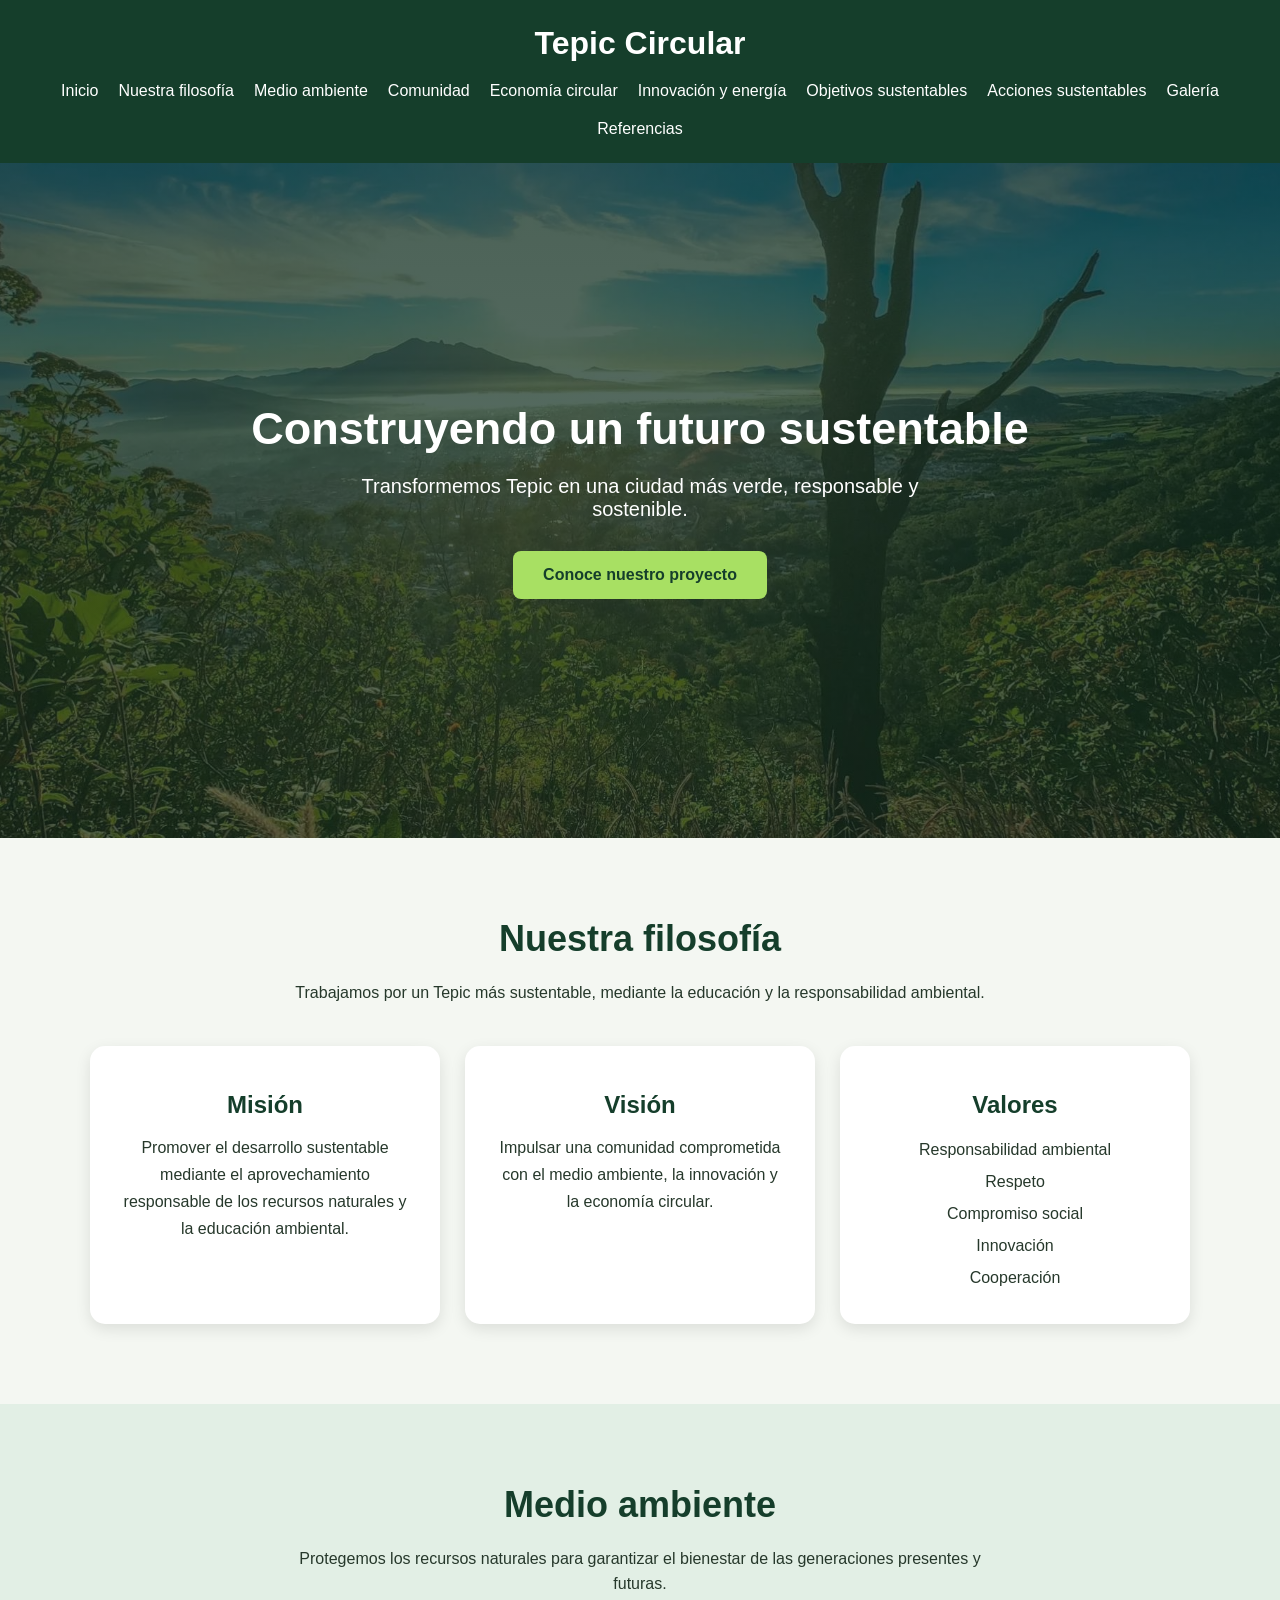
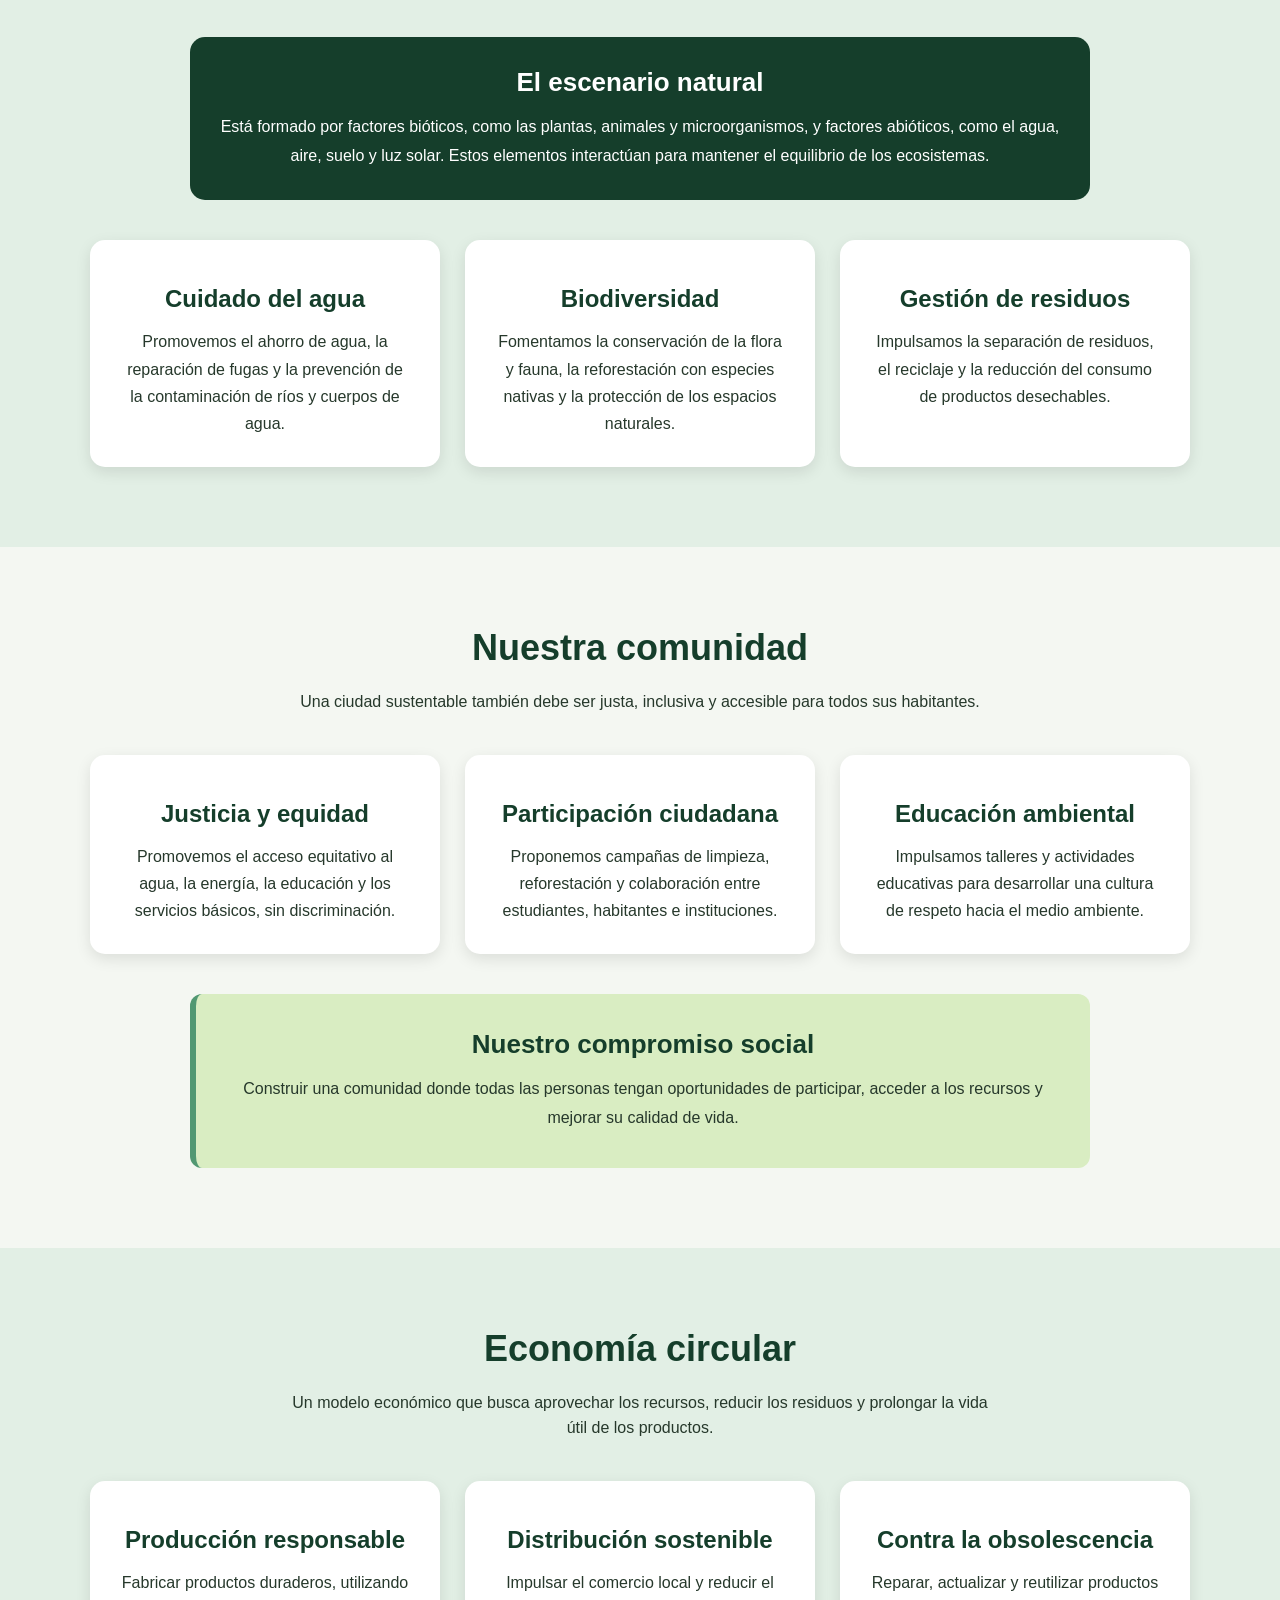
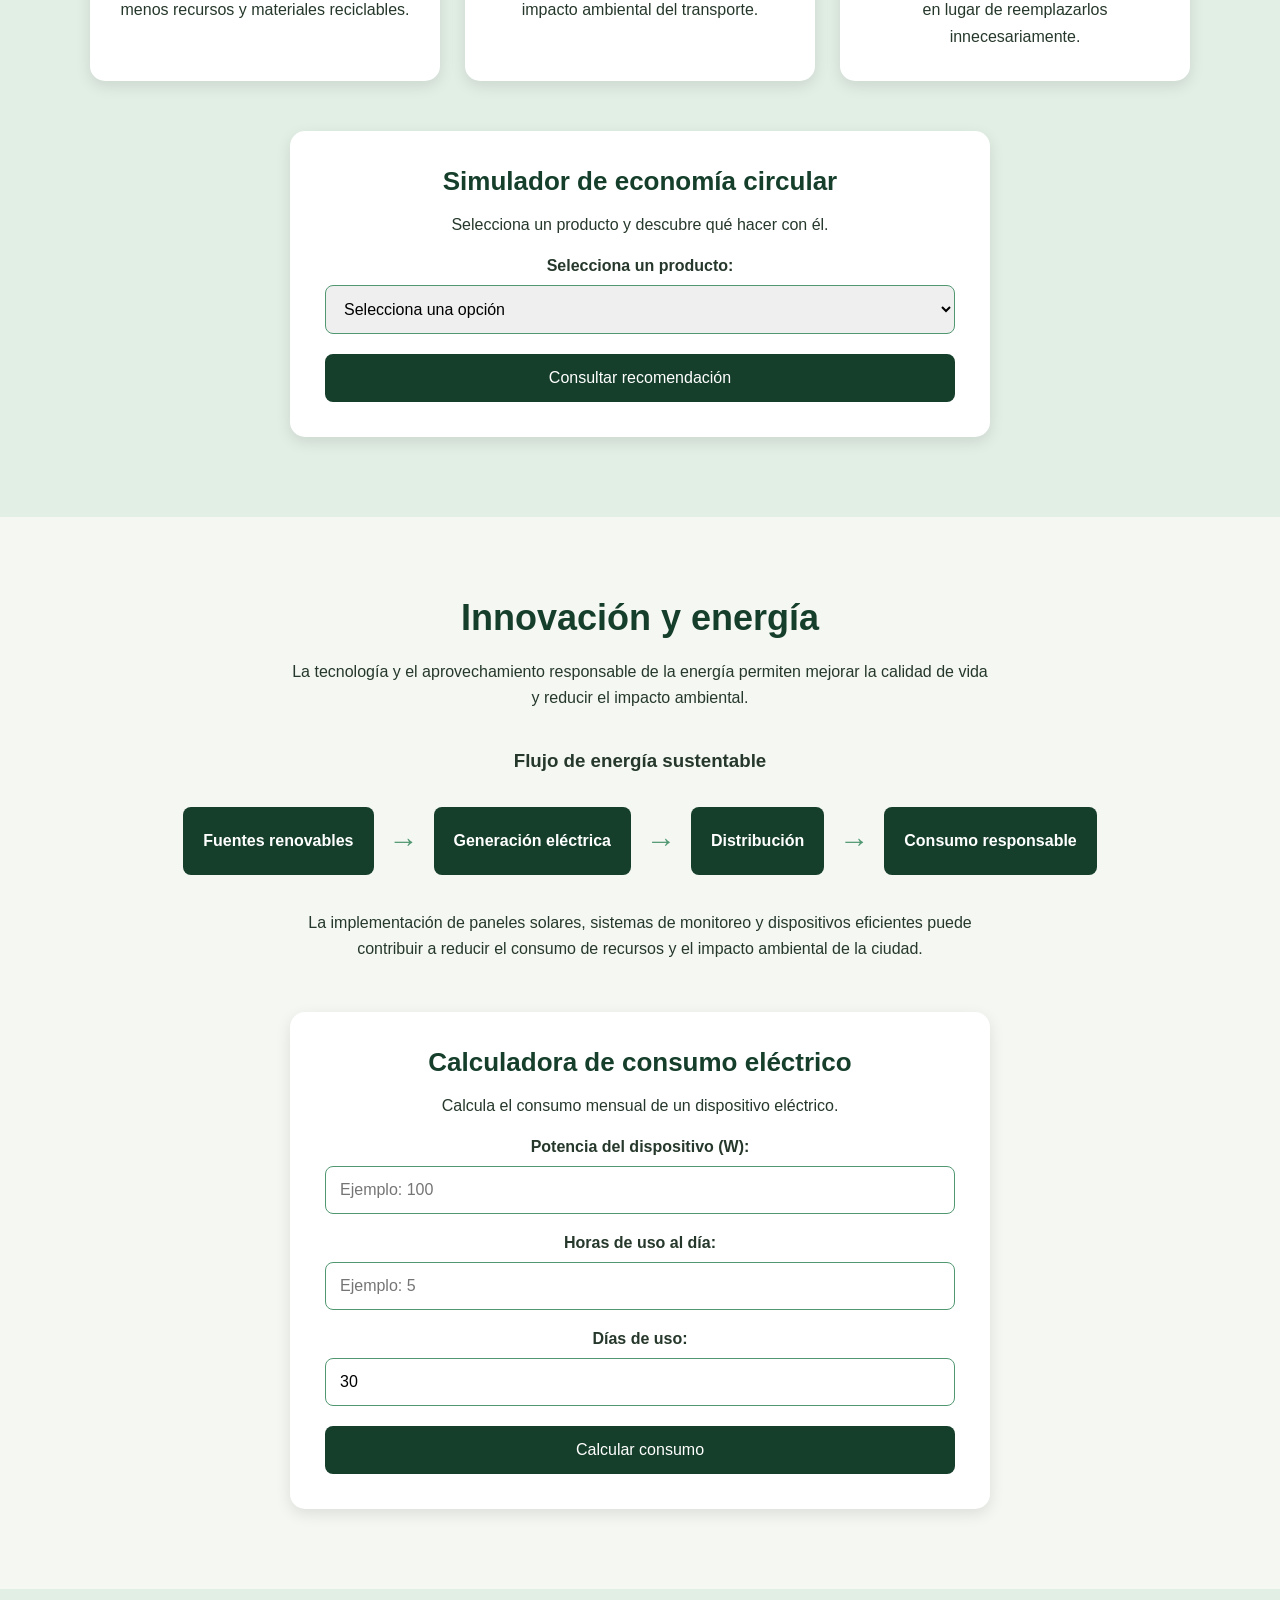
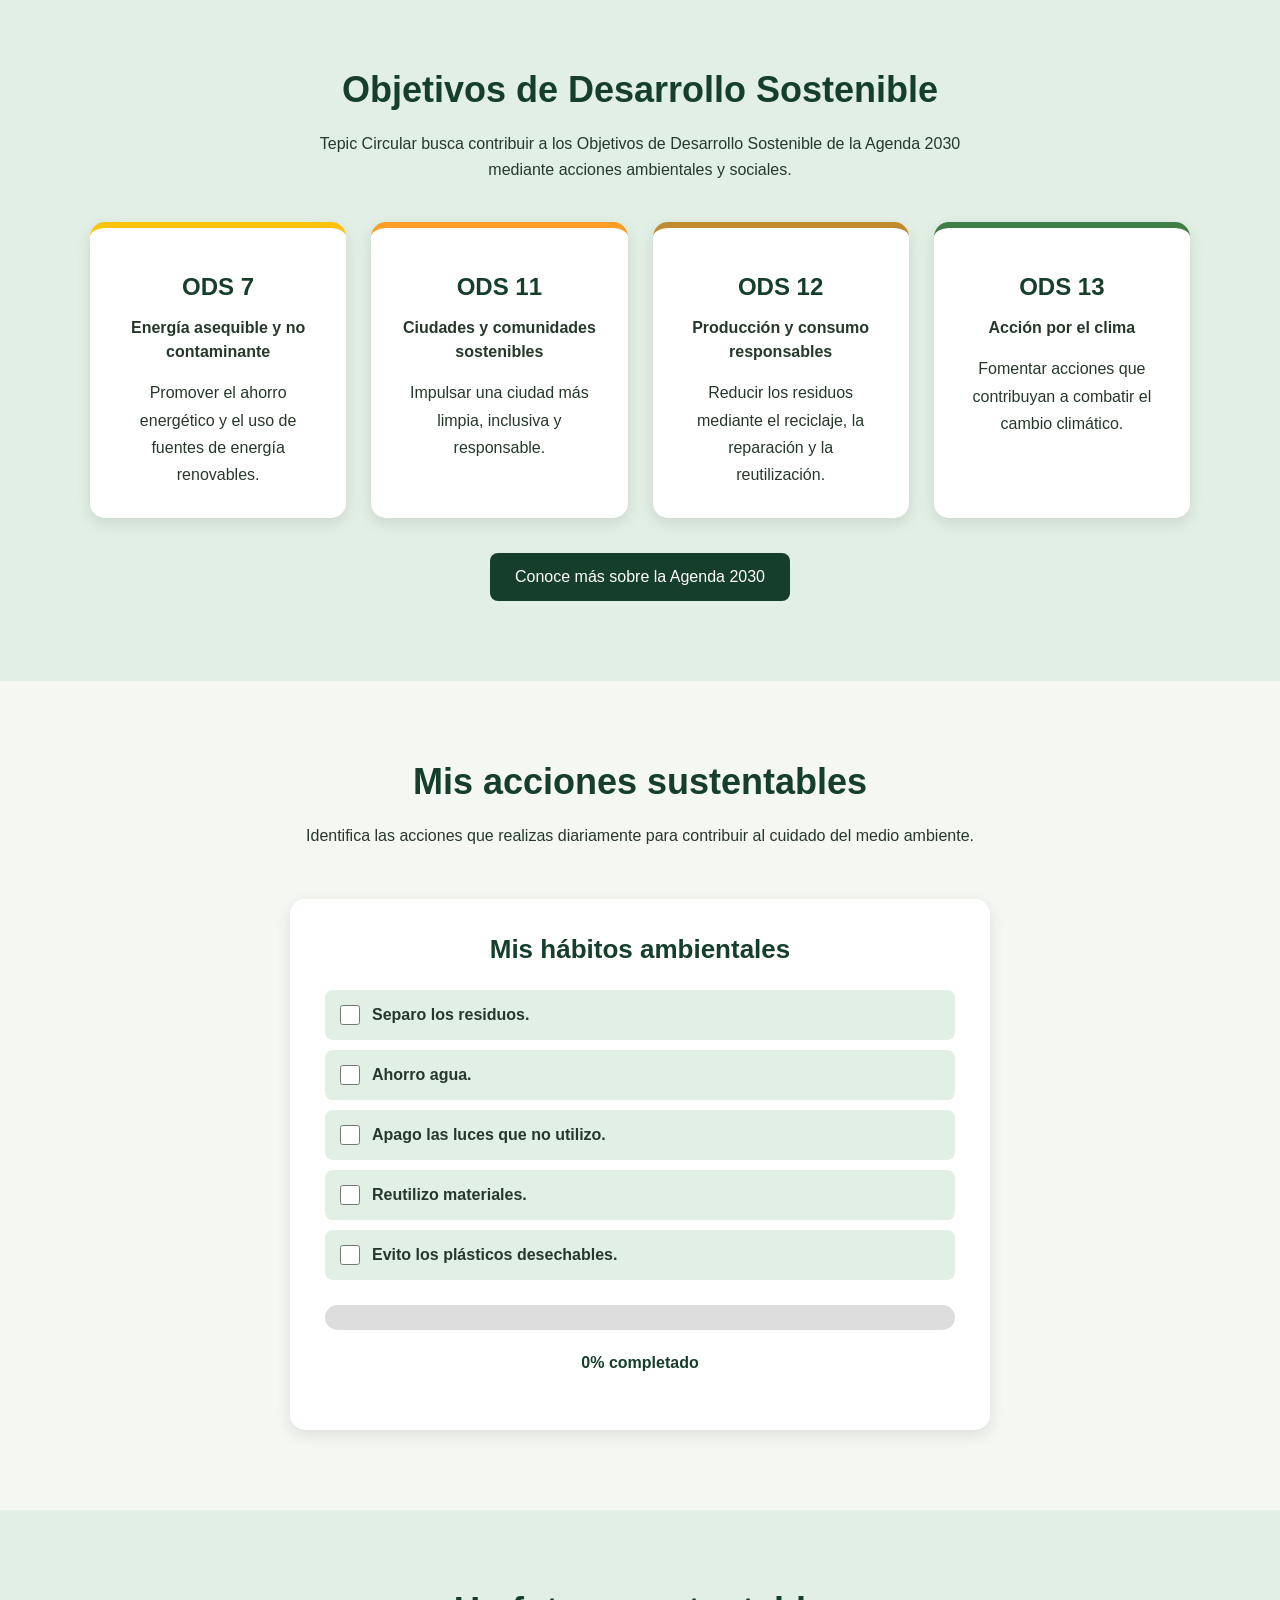
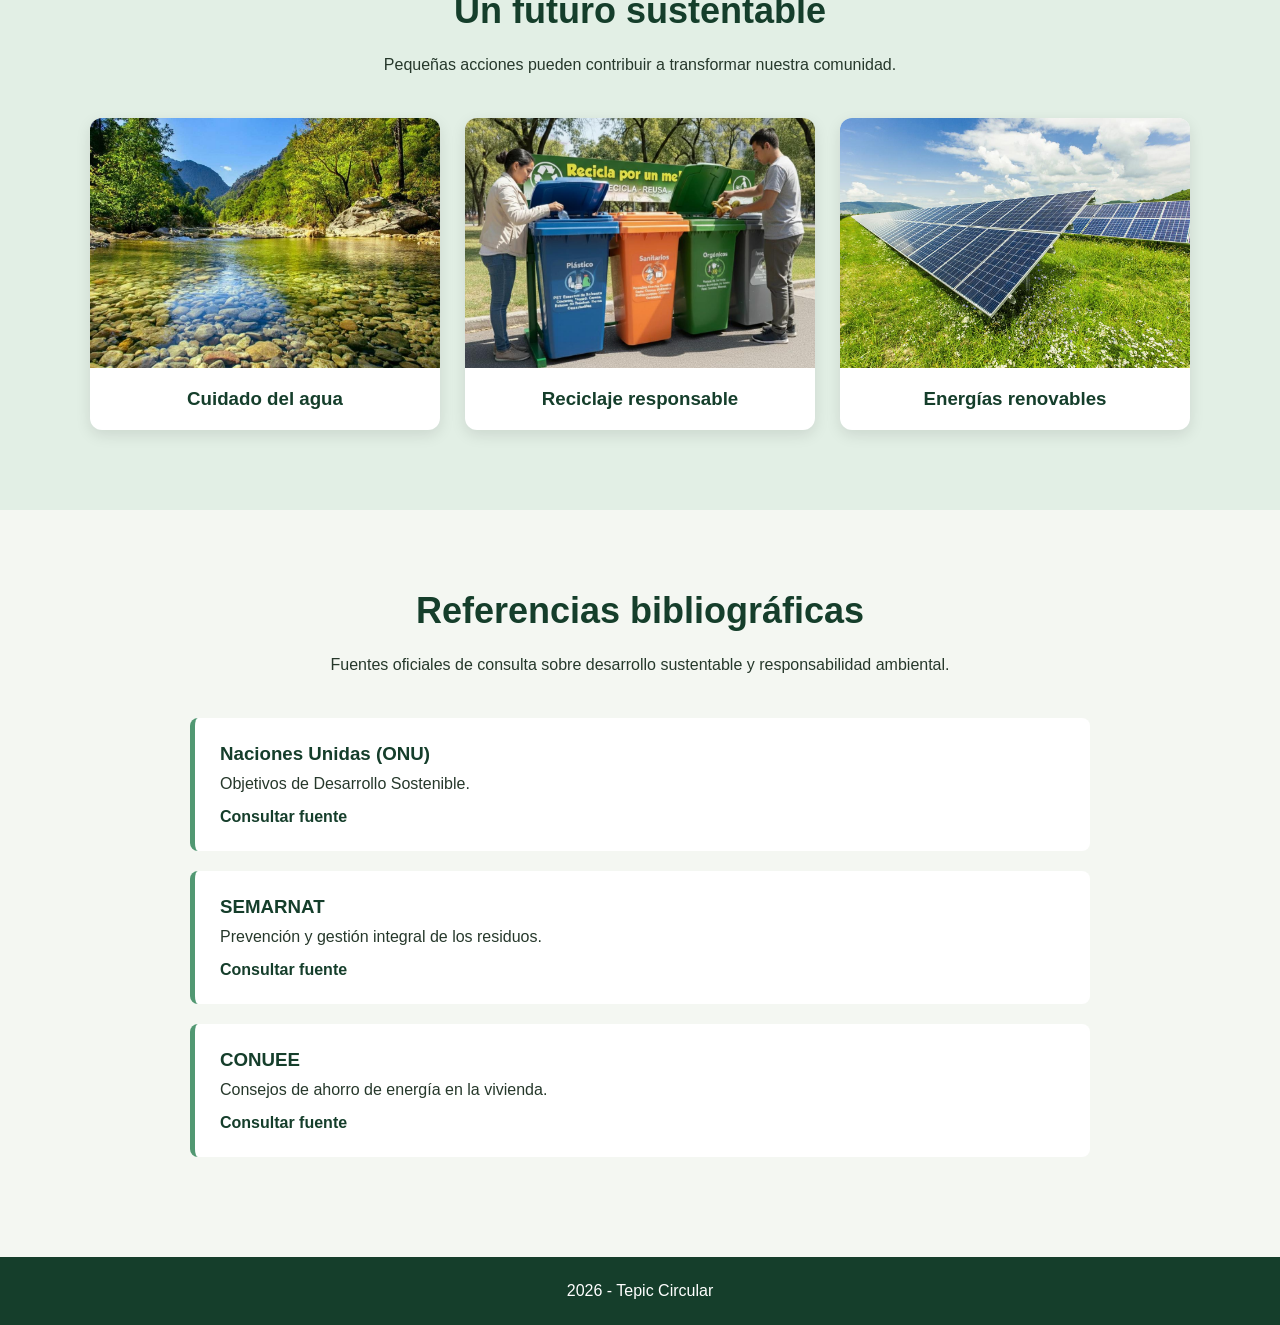
==== index.html @ 3a441527 "Add files via upload" ====
<!DOCTYPE html>
<html lang="es">
<head>
    <meta charset="UTF-8">
    <meta name="viewport" content="width=device-width, initial-scale=1.0">
    <title>Tepic Circular</title>
    <link rel="stylesheet" href="estilos.css">
</head>
<body>

    <header>
        <h1>Tepic Circular</h1>
        <nav>
            <a href="#inicio">Inicio</a>
            <a href="#filosofia">Nuestra filosofía</a>
            <a href="#ambiente">Medio ambiente</a>
            <a href="#comunidad">Comunidad</a>
            <a href="#economia">Economía circular</a>
            <a href="#energia">Innovación y energía</a>
            <a href="#ods">Objetivos sustentables</a>
            <a href="#acciones">Acciones sustentables</a>
            <a href="#galeria">Galería</a>
            <a href="#referencias">Referencias</a>
        </nav>
    </header>

    <main>
        <section id="inicio">
            <h2>Construyendo un futuro sustentable</h2>
            <p>Transformemos Tepic en una ciudad más verde,
               responsable y sostenible.</p>
            <a href="#filosofia">Conoce nuestro proyecto</a>
        </section>
    
        
<section id="filosofia">

    <h2>Nuestra filosofía</h2>

    <p class="descripcion">
        Trabajamos por un Tepic más sustentable,
        mediante la educación y la responsabilidad ambiental.
    </p>

    <div class="contenedor-tarjetas">

        <article class="tarjeta">
            <h3>Misión</h3>
            <p>
                Promover el desarrollo sustentable mediante
                el aprovechamiento responsable de los recursos
                naturales y la educación ambiental.
            </p>
        </article>

        <article class="tarjeta">
            <h3>Visión</h3>
            <p>
                Impulsar una comunidad comprometida con el
                medio ambiente, la innovación y la economía circular.
            </p>
        </article>

        <article class="tarjeta">
            <h3>Valores</h3>
            <ul>
                <li>Responsabilidad ambiental</li>
                <li>Respeto</li>
                <li>Compromiso social</li>
                <li>Innovación</li>
                <li>Cooperación</li>
            </ul>
        </article>

    </div>

</section>

    <section id="ambiente">

        <h2>Medio ambiente</h2>

        <p class="descripcion">
            Protegemos los recursos naturales para garantizar
            el bienestar de las generaciones presentes y futuras.
        </p>

        <div class="escenario-natural">
            <h3>El escenario natural</h3>

            <p>
                Está formado por factores bióticos, como las plantas,
                animales y microorganismos, y factores abióticos,
                como el agua, aire, suelo y luz solar.
                Estos elementos interactúan para mantener
                el equilibrio de los ecosistemas.
            </p>
        </div>

        <div class="contenedor-tarjetas">

            <article class="tarjeta">
                <h3>Cuidado del agua</h3>
                <p>
                    Promovemos el ahorro de agua, la reparación
                    de fugas y la prevención de la contaminación
                    de ríos y cuerpos de agua.
                </p>
            </article>

            <article class="tarjeta">
                <h3>Biodiversidad</h3>
                <p>
                    Fomentamos la conservación de la flora y fauna,
                    la reforestación con especies nativas y la
                    protección de los espacios naturales.
                </p>
            </article>

            <article class="tarjeta">
                <h3>Gestión de residuos</h3>
                <p>
                    Impulsamos la separación de residuos,
                    el reciclaje y la reducción del consumo
                    de productos desechables.
                </p>
            </article>

        </div>

    </section>

<section id="comunidad">

    <h2>Nuestra comunidad</h2>

    <p class="descripcion">
        Una ciudad sustentable también debe ser justa,
        inclusiva y accesible para todos sus habitantes.
    </p>

    <div class="contenedor-tarjetas">

        <article class="tarjeta">
            <h3>Justicia y equidad</h3>
            <p>
                Promovemos el acceso equitativo al agua,
                la energía, la educación y los servicios
                básicos, sin discriminación.
            </p>
        </article>

        <article class="tarjeta">
            <h3>Participación ciudadana</h3>
            <p>
                Proponemos campañas de limpieza,
                reforestación y colaboración entre
                estudiantes, habitantes e instituciones.
            </p>
        </article>

        <article class="tarjeta">
            <h3>Educación ambiental</h3>
            <p>
                Impulsamos talleres y actividades educativas
                para desarrollar una cultura de respeto
                hacia el medio ambiente.
            </p>
        </article>

    </div>

    <div class="compromiso-social">
        <h3>Nuestro compromiso social</h3>
        <p>
            Construir una comunidad donde todas las personas
            tengan oportunidades de participar, acceder a los
            recursos y mejorar su calidad de vida.
        </p>
    </div>

</section>


<section id="economia">

    <h2>Economía circular</h2>

    <p class="descripcion">
        Un modelo económico que busca aprovechar los recursos,
        reducir los residuos y prolongar la vida útil
        de los productos.
    </p>

    <div class="contenedor-tarjetas">

        <article class="tarjeta">
            <h3>Producción responsable</h3>
            <p>
                Fabricar productos duraderos, utilizando
                menos recursos y materiales reciclables.
            </p>
        </article>

        <article class="tarjeta">
            <h3>Distribución sostenible</h3>
            <p>
                Impulsar el comercio local y reducir
                el impacto ambiental del transporte.
            </p>
        </article>

        <article class="tarjeta">
            <h3>Contra la obsolescencia</h3>
            <p>
                Reparar, actualizar y reutilizar productos
                en lugar de reemplazarlos innecesariamente.
            </p>
        </article>

    </div>

    <div class="simulador">

        <h3>Simulador de economía circular</h3>

        <p>Selecciona un producto y descubre qué hacer con él.</p>

        <label for="producto">Selecciona un producto:</label>

        <select id="producto">
            <option value="">Selecciona una opción</option>
            <option value="celular">Celular</option>
            <option value="computadora">Computadora</option>
            <option value="botella">Botella de plástico</option>
            <option value="ropa">Ropa</option>
            <option value="mueble">Mueble</option>
        </select>

        <button onclick="evaluarProducto()">
            Consultar recomendación
        </button>

        <div id="resultadoCircular" aria-live="polite"></div>

    </div>

</section>


<section id="energia">

    <h2>Innovación y energía</h2>

    <p class="descripcion">
        La tecnología y el aprovechamiento responsable de la energía
        permiten mejorar la calidad de vida y reducir el impacto ambiental.
    </p>

    <h3>Flujo de energía sustentable</h3>

    <div class="diagrama-energia">

        <div class="etapa">Fuentes renovables</div>
        <span class="flecha">&rarr;</span>

        <div class="etapa">Generación eléctrica</div>
        <span class="flecha">&rarr;</span>

        <div class="etapa">Distribución</div>
        <span class="flecha">&rarr;</span>

        <div class="etapa">Consumo responsable</div>

    </div>

    <p class="descripcion">
        La implementación de paneles solares, sistemas de monitoreo
        y dispositivos eficientes puede contribuir a reducir
        el consumo de recursos y el impacto ambiental de la ciudad.
    </p>

    <div class="simulador calculadora">

        <h3>Calculadora de consumo eléctrico</h3>

        <p>Calcula el consumo mensual de un dispositivo eléctrico.</p>

        <label for="potencia">Potencia del dispositivo (W):</label>
        <input type="number" id="potencia" min="0"
               placeholder="Ejemplo: 100">

        <label for="horas">Horas de uso al día:</label>
        <input type="number" id="horas" min="0" max="24"
               placeholder="Ejemplo: 5">

        <label for="dias">Días de uso:</label>
        <input type="number" id="dias" min="1" max="31"
               value="30">

        <button onclick="calcularEnergia()">
            Calcular consumo
        </button>

        <div id="resultadoEnergia" aria-live="polite"></div>

    </div>

</section>

<section id="ods">

    <h2>Objetivos de Desarrollo Sostenible</h2>

    <p class="descripcion">
        Tepic Circular busca contribuir a los Objetivos
        de Desarrollo Sostenible de la Agenda 2030
        mediante acciones ambientales y sociales.
    </p>

    <div class="contenedor-tarjetas">

        <article class="tarjeta ods7">
            <h3>ODS 7</h3>
            <h4>Energía asequible y no contaminante</h4>
            <p>
                Promover el ahorro energético y el uso
                de fuentes de energía renovables.
            </p>
        </article>

        <article class="tarjeta ods11">
            <h3>ODS 11</h3>
            <h4>Ciudades y comunidades sostenibles</h4>
            <p>
                Impulsar una ciudad más limpia,
                inclusiva y responsable.
            </p>
        </article>

        <article class="tarjeta ods12">
            <h3>ODS 12</h3>
            <h4>Producción y consumo responsables</h4>
            <p>
                Reducir los residuos mediante el reciclaje,
                la reparación y la reutilización.
            </p>
        </article>

        <article class="tarjeta ods13">
            <h3>ODS 13</h3>
            <h4>Acción por el clima</h4>
            <p>
                Fomentar acciones que contribuyan
                a combatir el cambio climático.
            </p>
        </article>

    </div>

    <a class="enlace-ods"
       href="https://sdgs.un.org/goals"
       target="_blank"
       rel="noopener noreferrer">
        Conoce más sobre la Agenda 2030
    </a>

</section>

<section id="acciones">

    <h2>Mis acciones sustentables</h2>

    <p class="descripcion">
        Identifica las acciones que realizas diariamente
        para contribuir al cuidado del medio ambiente.
    </p>

    <div class="simulador">

        <h3>Mis hábitos ambientales</h3>

        <div class="lista-acciones">

            <label>
                <input type="checkbox" onchange="actualizarProgreso()">
                Separo los residuos.
            </label>

            <label>
                <input type="checkbox" onchange="actualizarProgreso()">
                Ahorro agua.
            </label>

            <label>
                <input type="checkbox" onchange="actualizarProgreso()">
                Apago las luces que no utilizo.
            </label>

            <label>
                <input type="checkbox" onchange="actualizarProgreso()">
                Reutilizo materiales.
            </label>

            <label>
                <input type="checkbox" onchange="actualizarProgreso()">
                Evito los plásticos desechables.
            </label>

        </div>

        <div class="barra-progreso">
            <div id="progreso"></div>
        </div>

        <p id="porcentaje">0% completado</p>

    </div>

</section>

    <section id="galeria">
    <h2>Un futuro sustentable</h2>
    <p class="descripcion">Pequeñas acciones pueden contribuir a transformar nuestra comunidad.</p>
    <div class="galeria-imagenes">
        <article class="foto"><img src="imagenes/agua.jpg" alt="Conservación del agua" loading="lazy"><h3>Cuidado del agua</h3></article>
        <article class="foto"><img src="imagenes/reciclaje.jpg" alt="Separación de residuos" loading="lazy"><h3>Reciclaje responsable</h3></article>
        <article class="foto"><img src="imagenes/energia.jpg" alt="Paneles solares" loading="lazy"><h3>Energías renovables</h3></article>
    </div>
</section>

<section id="referencias">

    <h2>Referencias bibliográficas</h2>

    <p class="descripcion">
        Fuentes oficiales de consulta sobre desarrollo
        sustentable y responsabilidad ambiental.
    </p>

    <div class="fuentes">

        <article class="referencia">
            <h3>Naciones Unidas (ONU)</h3>
            <p>Objetivos de Desarrollo Sostenible.</p>
            <a href="https://www.un.org/sustainabledevelopment/es/sustainable-development-goals/"
               target="_blank" rel="noopener noreferrer">
                Consultar fuente
            </a>
        </article>

        <article class="referencia">
            <h3>SEMARNAT</h3>
            <p>Prevención y gestión integral de los residuos.</p>
            <a href="https://www.gob.mx/semarnat/acciones-y-programas/prevencion-y-gestion-integral-de-los-residuos"
               target="_blank" rel="noopener noreferrer">
                Consultar fuente
            </a>
        </article>

        <article class="referencia">
            <h3>CONUEE</h3>
            <p>Consejos de ahorro de energía en la vivienda.</p>
            <a href="https://www.gob.mx/conuee/acciones-y-programas/consejos-de-ahorro-de-energia-en-la-vivienda"
               target="_blank" rel="noopener noreferrer">
                Consultar fuente
            </a>
        </article>

    </div>

</section>
    </main>

    <footer>
        <p>2026 - Tepic Circular</p>
    </footer>

    <script src="script.js"></script>
</body>
</html>
---- estilos.css ----
* {
    margin: 0;
    padding: 0;
    box-sizing: border-box;
}

html {
    scroll-behavior: smooth;
}

body {
    font-family: Arial, sans-serif;
    background-color: #f4f7f2;
    color: #26382b;
}


header {
    background-color: #153e2b;
    color: white;
    padding: 25px;
    text-align: center;
}

header h1 {
    font-size: 32px;
    margin-bottom: 20px;
}


nav {
    display: flex;
    justify-content: center;
    flex-wrap: wrap;
    gap: 20px;
}

nav a {
    color: white;
    text-decoration: none;
    transition: color 0.3s;
}

nav a:hover {
    color: #a8e063;
}


#inicio {
    min-height: 75vh;
    background-color: #153e2b;
    background-image: linear-gradient(rgba(15,45,30,.75), rgba(15,45,30,.65)), url("imagenes/portada.jpg");
    background-size: cover;
    background-position: center;
    background-repeat: no-repeat;
    color: white;
    display: flex;
    flex-direction: column;
    justify-content: center;
    align-items: center;
    text-align: center;
    padding: 40px 20px;
}

#inicio h2 {
    font-size: 45px;
    margin-bottom: 20px;
}

#inicio p {
    font-size: 20px;
    max-width: 650px;
    margin-bottom: 30px;
}


#inicio a {
    background-color: #a8e063;
    color: #153e2b;
    padding: 15px 30px;
    border-radius: 8px;
    text-decoration: none;
    font-weight: bold;
    transition: 0.3s;
}

#inicio a:hover {
    background-color: white;
    transform: translateY(-3px);
}


footer {
    background-color: #153e2b;
    color: white;
    text-align: center;
    padding: 25px;
}


@media (max-width: 600px) {
    #inicio h2 {
        font-size: 32px;
    }

    nav {
        gap: 12px;
    }
}


#filosofia {
    padding: 80px 20px;
    text-align: center;
    background-color: #f4f7f2;
}

#filosofia h2 {
    font-size: 36px;
    color: #153e2b;
    margin-bottom: 20px;
}

.descripcion {
    max-width: 700px;
    margin: 0 auto 40px;
    line-height: 1.6;
}

.contenedor-tarjetas {
    display: grid;
    grid-template-columns: repeat(auto-fit, minmax(250px, 1fr));
    gap: 25px;
    max-width: 1100px;
    margin: auto;
}

.tarjeta {
    background-color: white;
    padding: 30px;
    border-radius: 15px;
    box-shadow: 0 5px 15px rgba(0, 0, 0, 0.1);
    transition: transform 0.3s;
}

.tarjeta:hover {
    transform: translateY(-8px);
}

.tarjeta h3 {
    color: #153e2b;
    margin: 15px 0;
    font-size: 24px;
}

.tarjeta p {
    line-height: 1.7;
}

.tarjeta ul {
    list-style: none;
    line-height: 2;
}

#ambiente {
    padding: 80px 20px;
    text-align: center;
    background-color: #e2efe5;
}

#ambiente h2 {
    font-size: 36px;
    color: #153e2b;
    margin-bottom: 20px;
}

.escenario-natural {
    max-width: 900px;
    margin: 0 auto 40px;
    padding: 30px;
    background-color: #153e2b;
    color: white;
    border-radius: 15px;
}

.escenario-natural h3 {
    font-size: 26px;
    margin-bottom: 15px;
}

.escenario-natural p {
    line-height: 1.8;
}

#comunidad {
    padding: 80px 20px;
    text-align: center;
    background-color: #f4f7f2;
}

#comunidad h2 {
    font-size: 36px;
    color: #153e2b;
    margin-bottom: 20px;
}

.compromiso-social {
    max-width: 900px;
    margin: 40px auto 0;
    padding: 35px;
    background-color: #d9edc2;
    border-left: 6px solid #519872;
    border-radius: 12px;
}

.compromiso-social h3 {
    font-size: 26px;
    color: #153e2b;
    margin-bottom: 15px;
}

.compromiso-social p {
    line-height: 1.8;
}



#economia {
    padding: 80px 20px;
    text-align: center;
    background-color: #e2efe5;
}

#economia h2 {
    font-size: 36px;
    color: #153e2b;
    margin-bottom: 20px;
}

.simulador {
    max-width: 700px;
    margin: 50px auto 0;
    background-color: white;
    padding: 35px;
    border-radius: 15px;
    box-shadow: 0 5px 15px rgba(0, 0, 0, 0.1);
}

.simulador h3 {
    color: #153e2b;
    font-size: 26px;
    margin-bottom: 15px;
}

.simulador p {
    margin-bottom: 20px;
    line-height: 1.6;
}

.simulador label {
    display: block;
    margin-bottom: 10px;
    font-weight: bold;
}

.simulador select {
    width: 100%;
    padding: 14px;
    font-size: 16px;
    border: 1px solid #519872;
    border-radius: 8px;
    margin-bottom: 20px;
}

.simulador button {
    width: 100%;
    padding: 15px;
    background-color: #153e2b;
    color: white;
    font-size: 16px;
    border: none;
    border-radius: 8px;
    cursor: pointer;
    transition: 0.3s;
}

.simulador button:hover {
    background-color: #519872;
}

#resultadoCircular:not(:empty) {
    margin-top: 25px;
    padding: 20px;
    background-color: #e2efe5;
    border-radius: 8px;
    line-height: 1.7;
}

#energia {
    padding: 80px 20px;
    text-align: center;
    background-color: #f4f7f2;
}

#energia h2 {
    font-size: 36px;
    color: #153e2b;
    margin-bottom: 20px;
}

.diagrama-energia {
    display: flex;
    justify-content: center;
    align-items: center;
    flex-wrap: wrap;
    gap: 15px;
    margin: 35px auto;
    max-width: 1100px;
}

.etapa {
    background-color: #153e2b;
    color: white;
    padding: 25px 20px;
    border-radius: 8px;
    font-weight: bold;
}

.flecha {
    font-size: 30px;
    color: #519872;
}

.calculadora input {
    width: 100%;
    padding: 14px;
    font-size: 16px;
    border: 1px solid #519872;
    border-radius: 8px;
    margin-bottom: 20px;
}

#resultadoEnergia:not(:empty) {
    margin-top: 25px;
    padding: 20px;
    background-color: #e2efe5;
    border-radius: 8px;
    line-height: 1.7;
}

@media (max-width: 600px) {
    .diagrama-energia {
        flex-direction: column;
    }

    .flecha {
        transform: rotate(90deg);
    }

    .etapa {
        width: 100%;
    }
}
#ods {
    padding: 80px 20px;
    text-align: center;
    background-color: #e2efe5;
}

#ods h2 {
    font-size: 36px;
    color: #153e2b;
    margin-bottom: 20px;
}

#ods h4 {
    margin-bottom: 15px;
    line-height: 1.5;
}

.ods7 {
    border-top: 6px solid #fcc30b;
}

.ods11 {
    border-top: 6px solid #fd9d24;
}

.ods12 {
    border-top: 6px solid #bf8b2e;
}

.ods13 {
    border-top: 6px solid #3f7e44;
}

.enlace-ods {
    display: inline-block;
    margin-top: 35px;
    padding: 15px 25px;
    background-color: #153e2b;
    color: white;
    text-decoration: none;
    border-radius: 8px;
    transition: 0.3s;
}

.enlace-ods:hover {
    background-color: #519872;
}




#acciones { padding: 80px 20px; text-align: center; background: #f4f7f2; }
#acciones h2, #galeria h2 { font-size: 36px; color: #153e2b; margin-bottom: 20px; }
.lista-acciones { text-align: left; margin: 25px 0; }
.lista-acciones label { display: flex; align-items: center; gap: 12px; padding: 15px; background: #e2efe5; margin-bottom: 10px; border-radius: 8px; cursor: pointer; }
.lista-acciones input { width: 20px; height: 20px; accent-color: #153e2b; flex-shrink: 0; }
.barra-progreso { width: 100%; height: 25px; background: #ddd; border-radius: 20px; overflow: hidden; margin: 20px 0; }
#progreso { width: 0%; height: 100%; background: #519872; transition: width .4s; }
#porcentaje { font-weight: bold; color: #153e2b; }


#galeria { padding: 80px 20px; text-align: center; background: #e2efe5; }
.galeria-imagenes { display: grid; grid-template-columns: repeat(auto-fit, minmax(min(250px, 100%), 1fr)); gap: 25px; max-width: 1100px; margin: auto; }
.foto { background: white; border-radius: 12px; overflow: hidden; box-shadow: 0 5px 15px rgba(0,0,0,.1); transition: transform .3s; }
.foto img { width: 100%; height: 250px; object-fit: cover; display: block; background: #d9edc2; }
.foto h3 { padding: 20px; color: #153e2b; }
.foto:hover { transform: translateY(-8px); }

#referencias {
    padding: 80px 20px;
    background-color: #f4f7f2;
    text-align: center;
}

#referencias h2 {
    font-size: 36px;
    color: #153e2b;
    margin-bottom: 20px;
}

.fuentes {
    max-width: 900px;
    margin: auto;
    text-align: left;
}

.referencia {
    background-color: white;
    padding: 25px;
    margin-bottom: 20px;
    border-left: 5px solid #519872;
    border-radius: 8px;
}

.referencia h3 {
    color: #153e2b;
    margin-bottom: 10px;
}

.referencia p {
    margin-bottom: 15px;
}

.referencia a {
    color: #153e2b;
    font-weight: bold;
    text-decoration: none;
}

.referencia a:hover {
    text-decoration: underline;
}
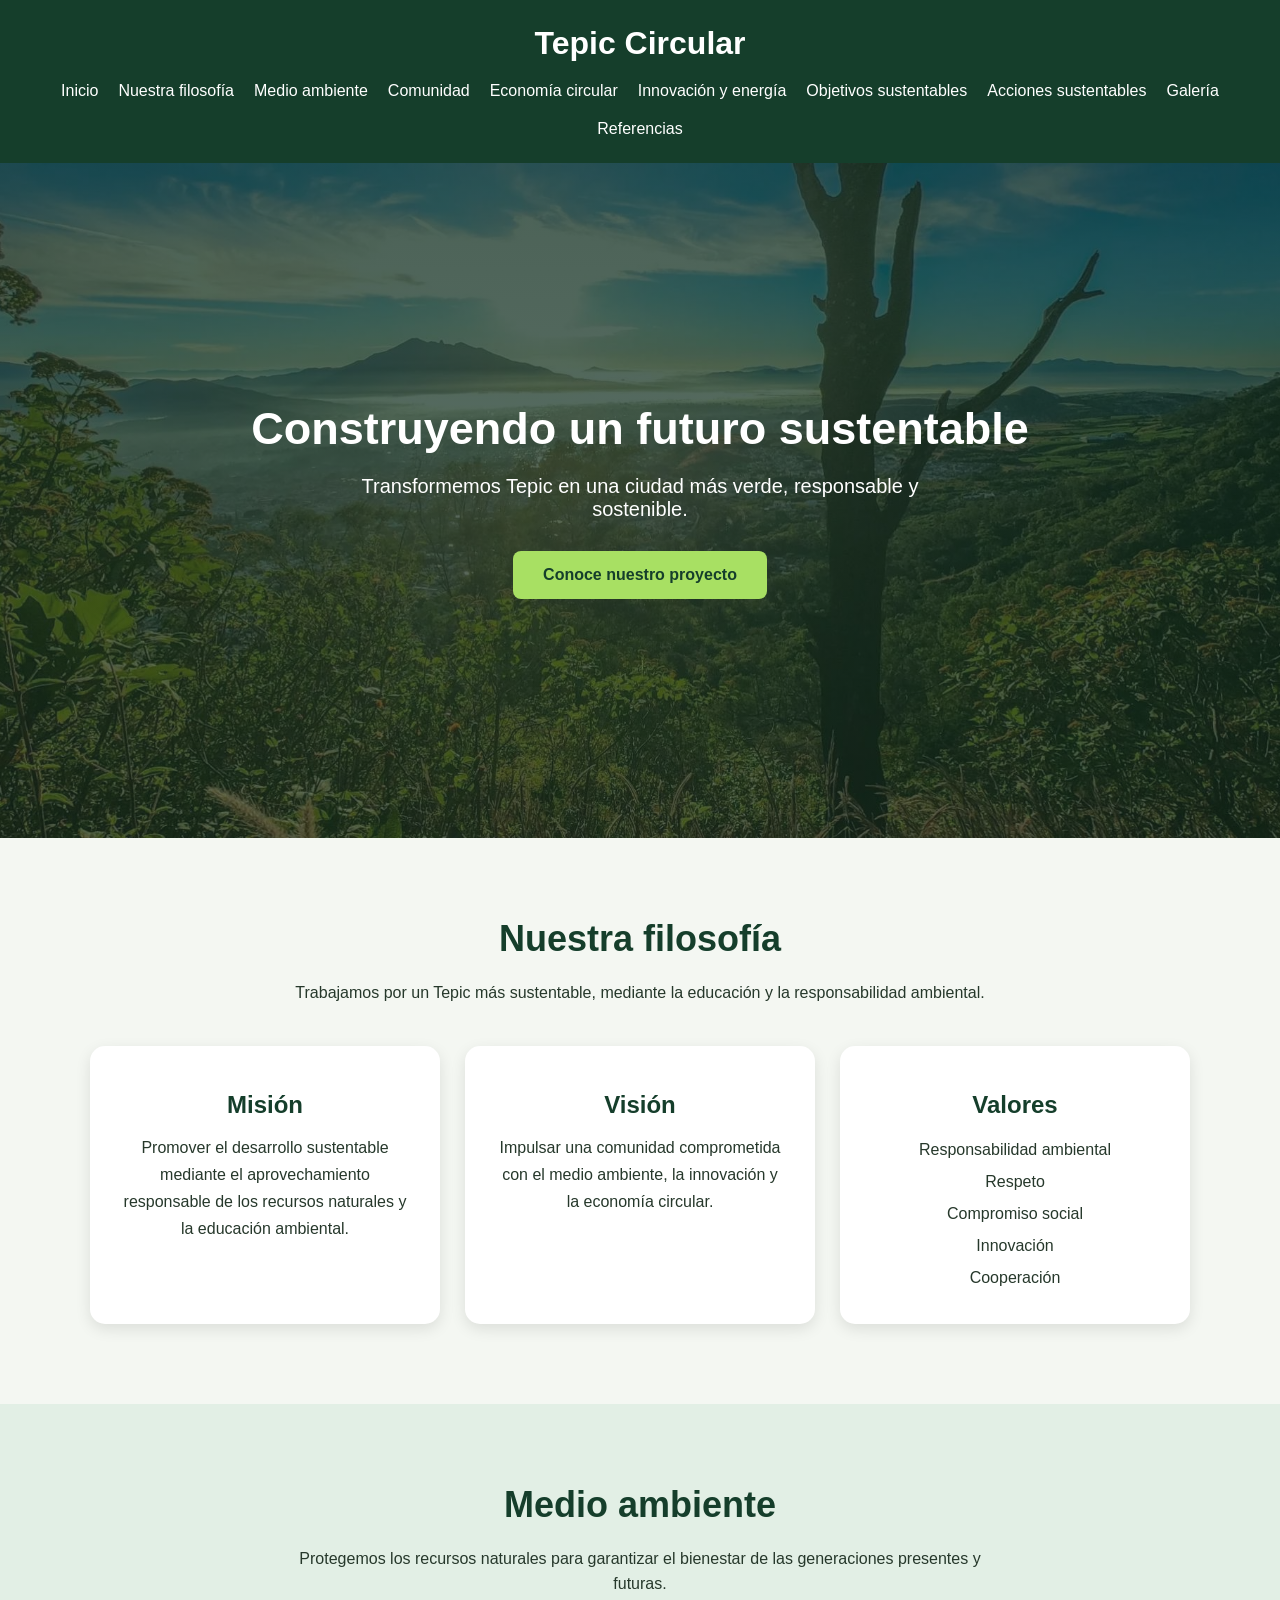
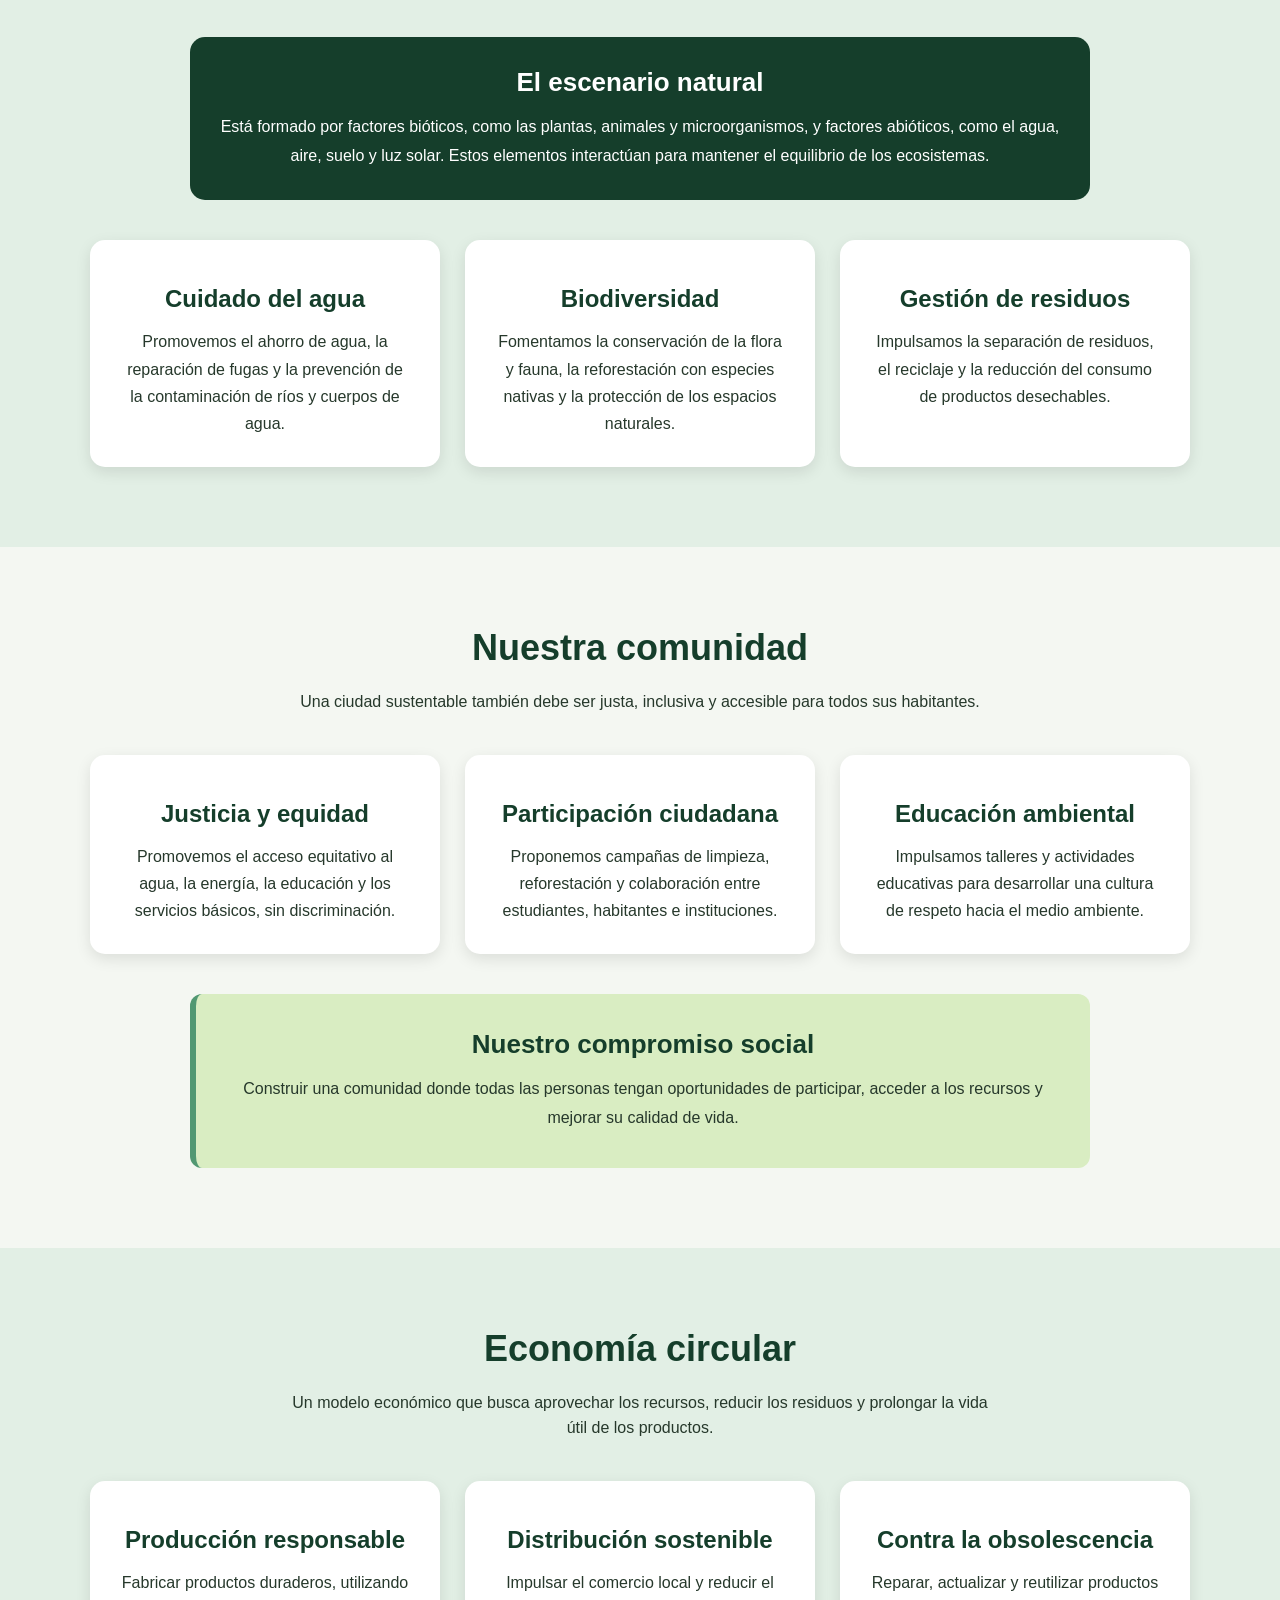
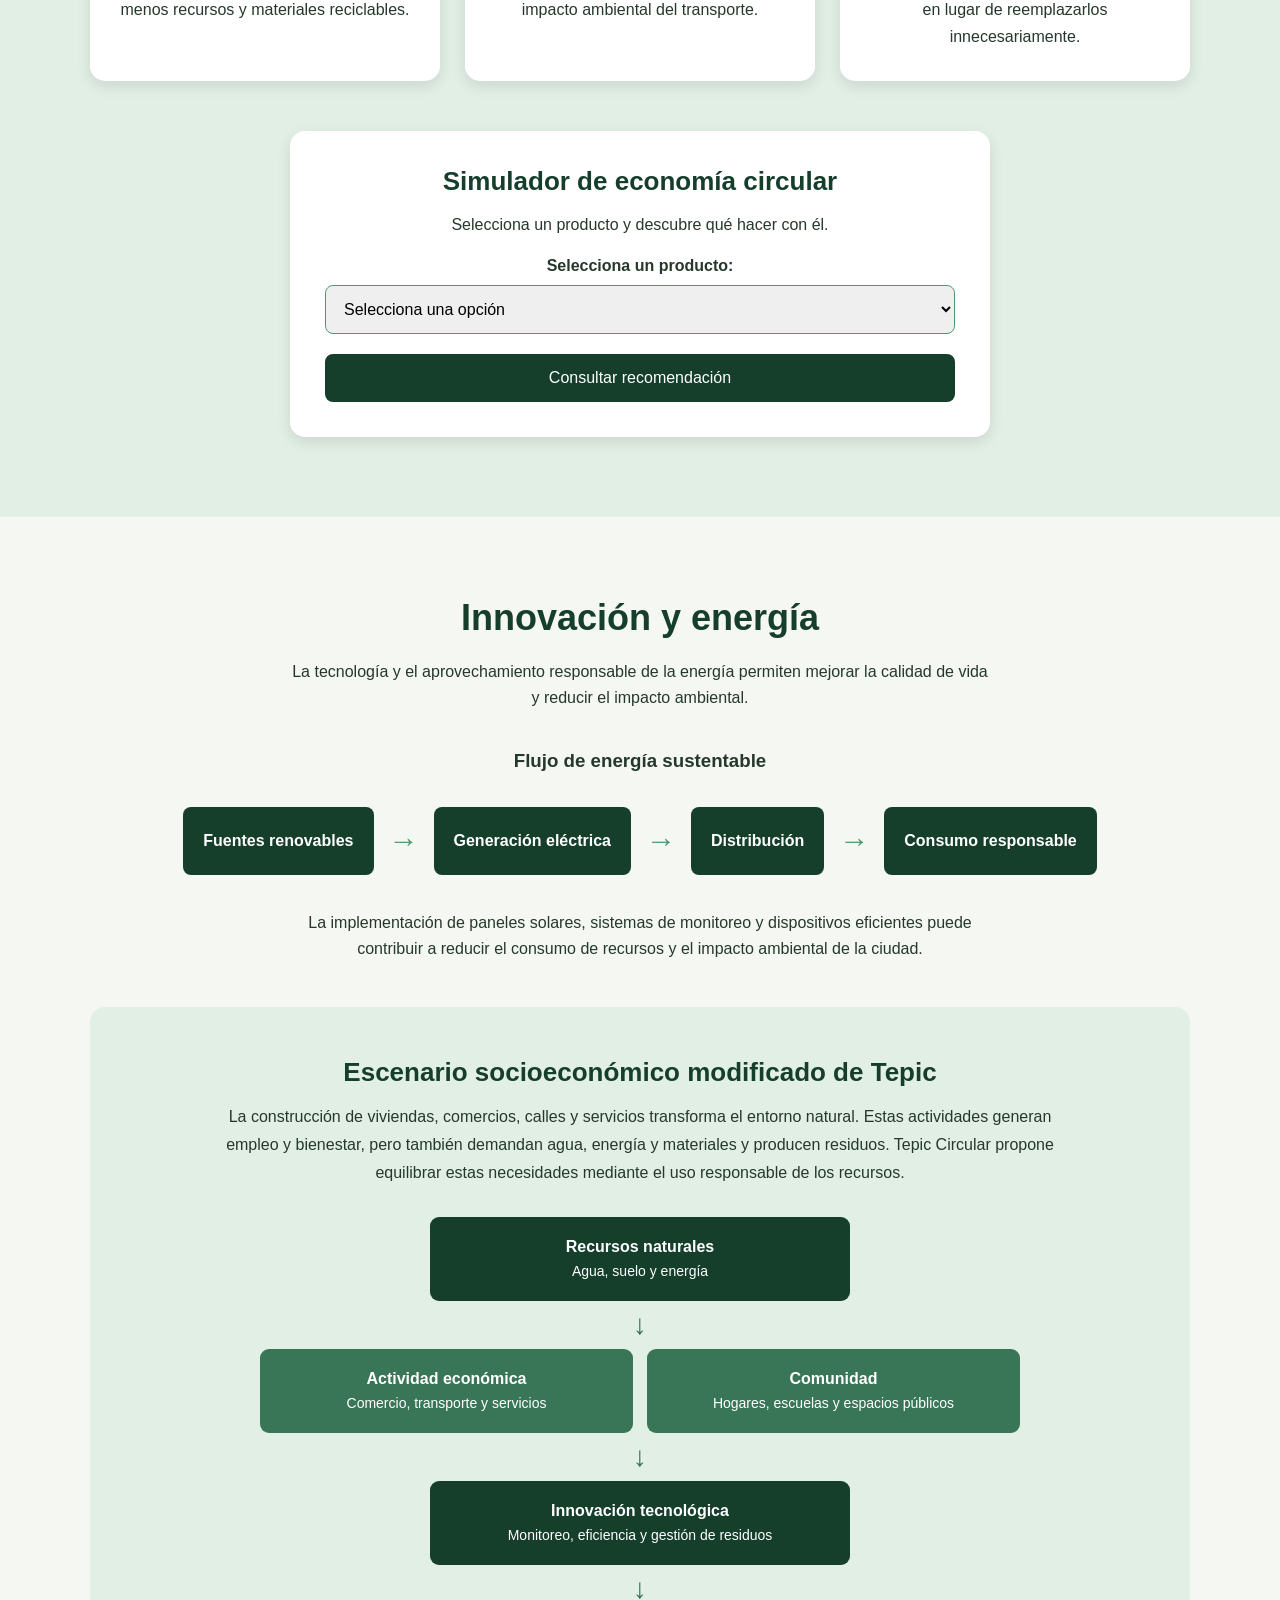
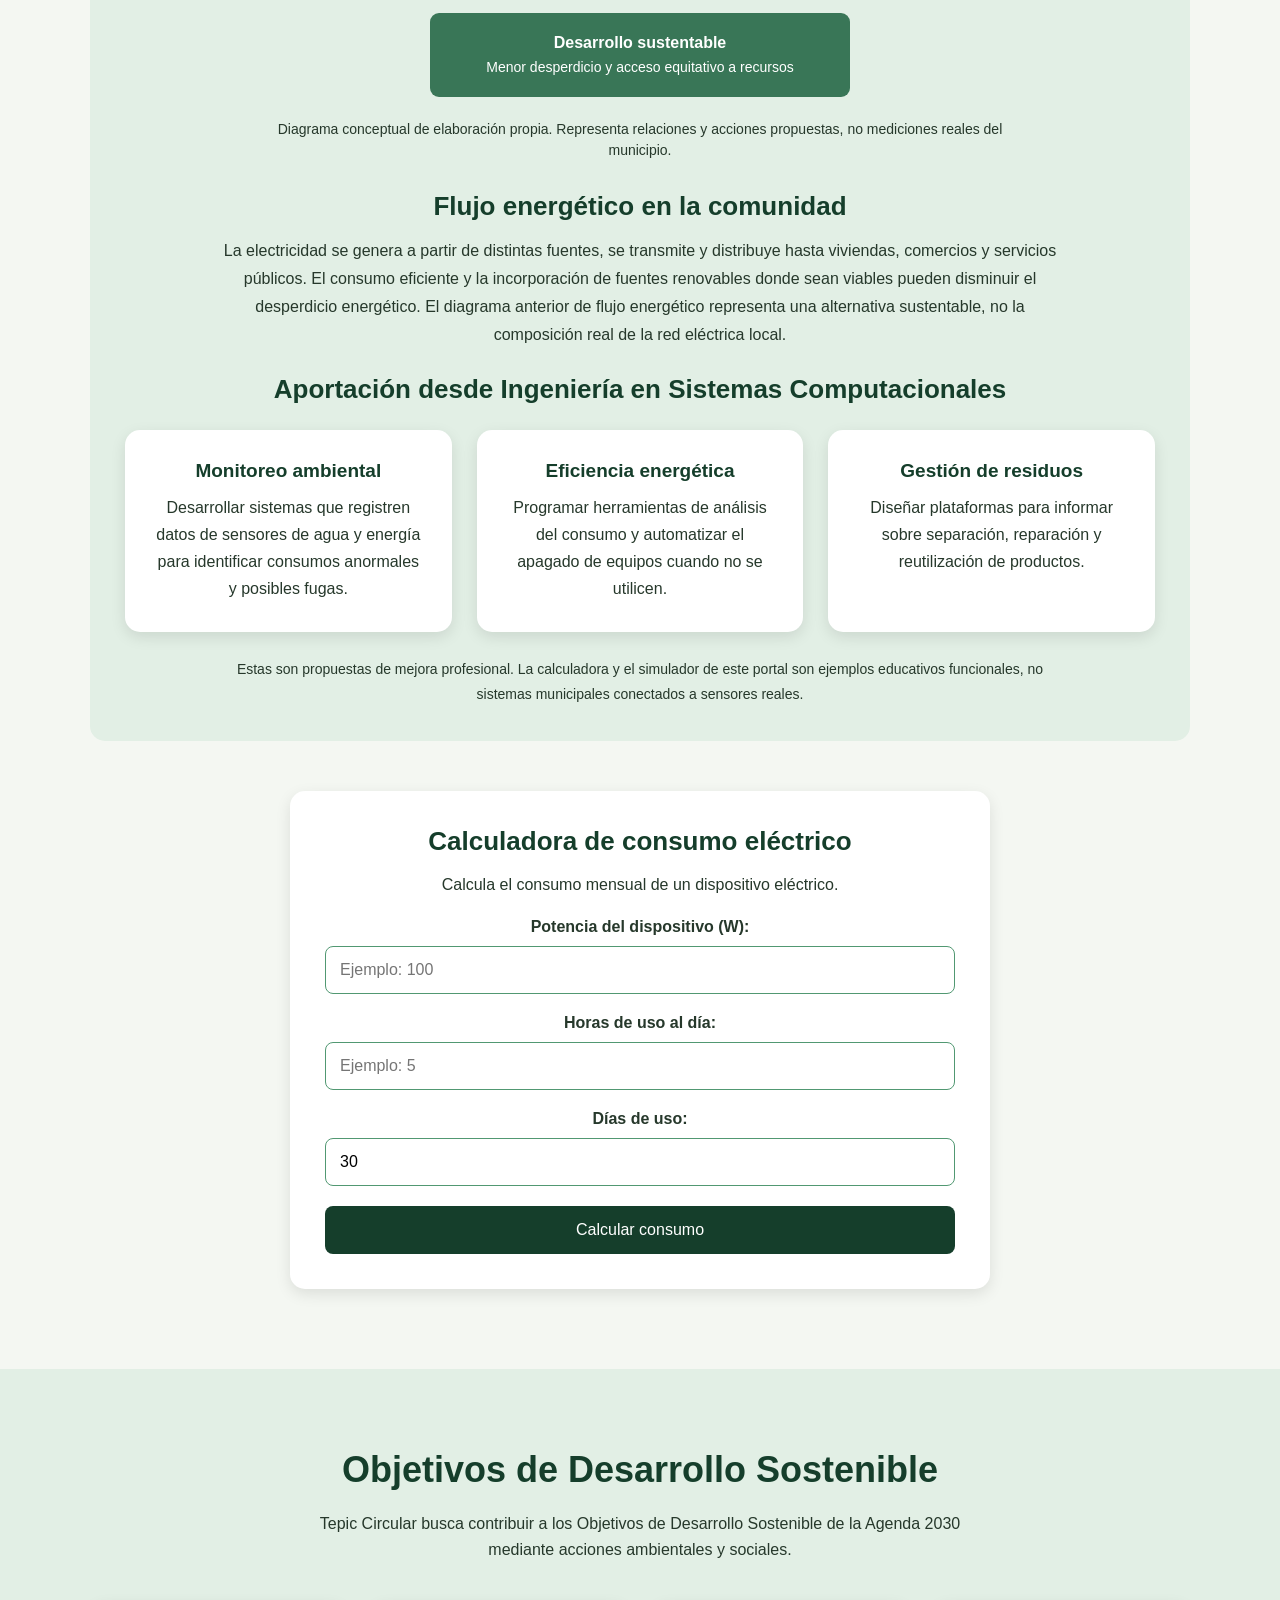
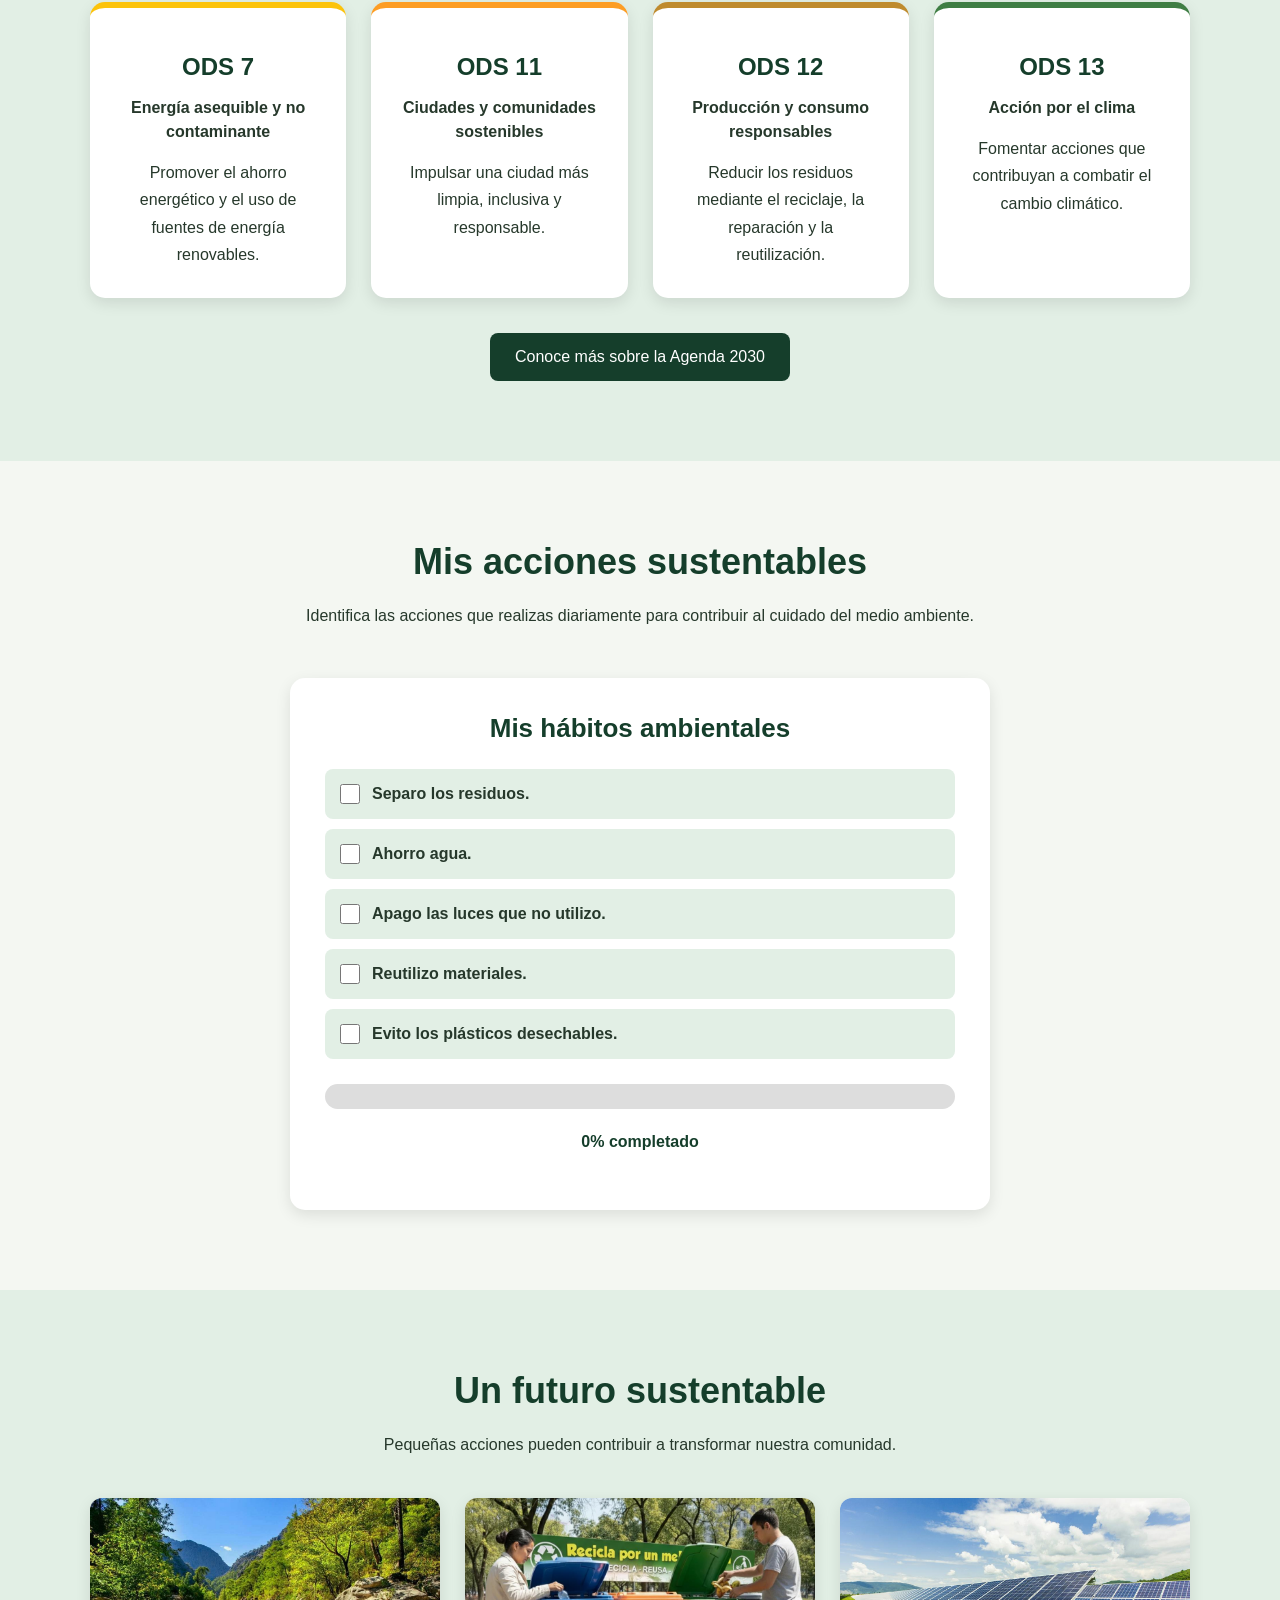
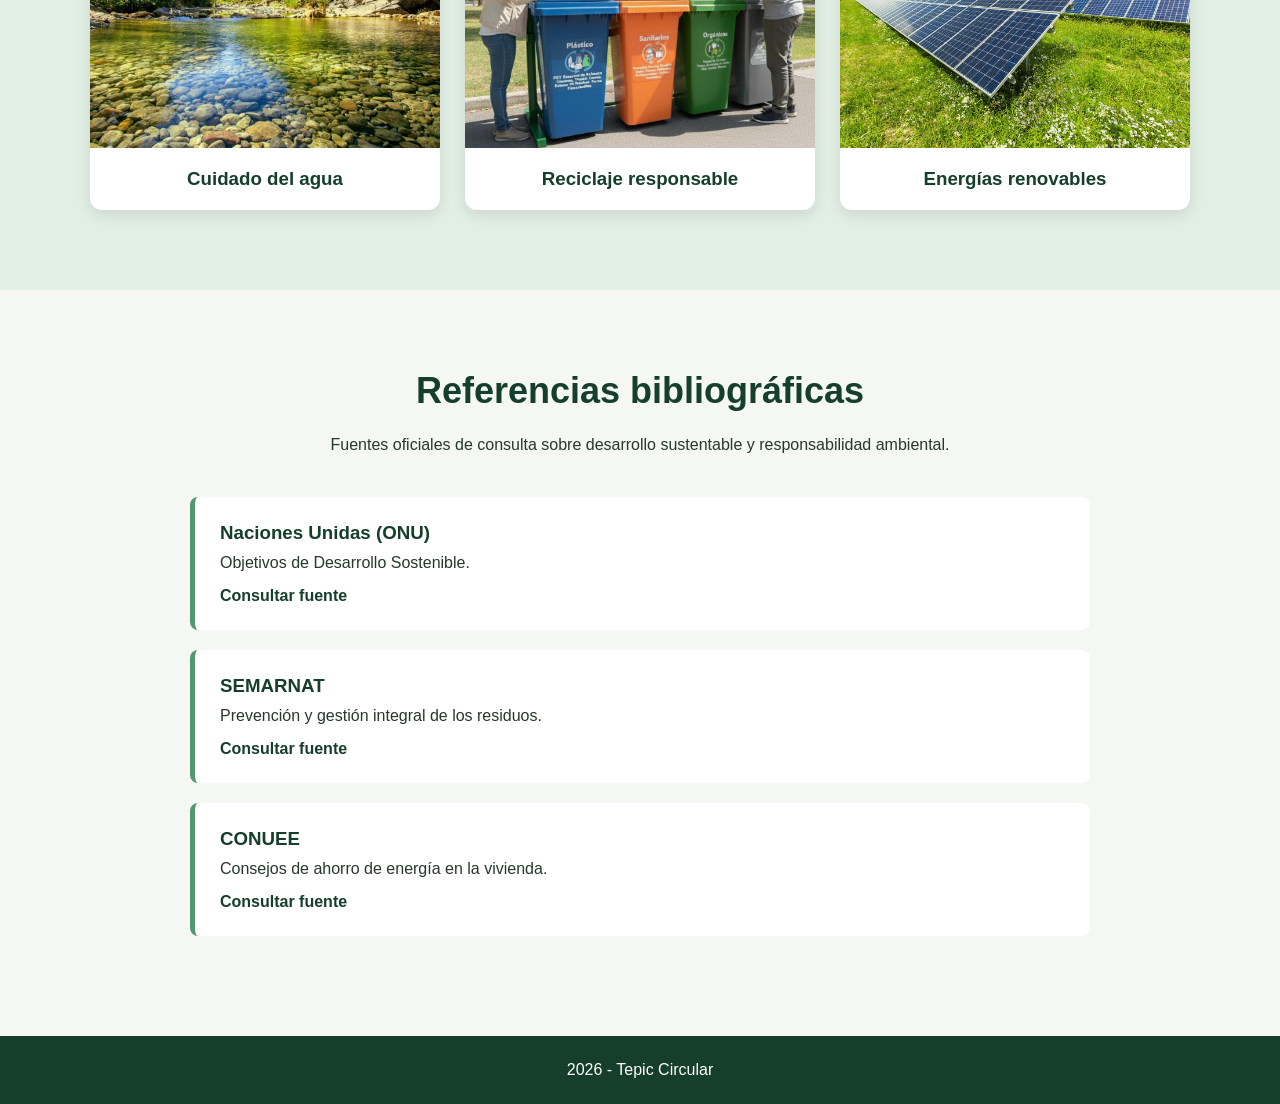
==== commit a6fe43f8: "Add files via upload" ====
--- a/index.html
+++ b/index.html
@@ -281,6 +281,33 @@
         el consumo de recursos y el impacto ambiental de la ciudad.
     </p>
 
+    <div class="escenario-socioeconomico">
+        <h3>Escenario socioeconómico modificado de Tepic</h3>
+        <p>La construcción de viviendas, comercios, calles y servicios transforma el entorno natural. Estas actividades generan empleo y bienestar, pero también demandan agua, energía y materiales y producen residuos. Tepic Circular propone equilibrar estas necesidades mediante el uso responsable de los recursos.</p>
+        <figure class="mapa-sustentable" aria-label="Relación entre recursos, sociedad, economía y tecnología">
+            <div class="nodo">Recursos naturales<br><small>Agua, suelo y energía</small></div>
+            <div class="conector" aria-hidden="true">&darr;</div>
+            <div class="ramas-sustentables">
+                <div class="nodo">Actividad económica<br><small>Comercio, transporte y servicios</small></div>
+                <div class="nodo">Comunidad<br><small>Hogares, escuelas y espacios públicos</small></div>
+            </div>
+            <div class="conector" aria-hidden="true">&darr;</div>
+            <div class="nodo">Innovación tecnológica<br><small>Monitoreo, eficiencia y gestión de residuos</small></div>
+            <div class="conector" aria-hidden="true">&darr;</div>
+            <div class="nodo nodo-final">Desarrollo sustentable<br><small>Menor desperdicio y acceso equitativo a recursos</small></div>
+            <figcaption>Diagrama conceptual de elaboración propia. Representa relaciones y acciones propuestas, no mediciones reales del municipio.</figcaption>
+        </figure>
+        <h3>Flujo energético en la comunidad</h3>
+        <p>La electricidad se genera a partir de distintas fuentes, se transmite y distribuye hasta viviendas, comercios y servicios públicos. El consumo eficiente y la incorporación de fuentes renovables donde sean viables pueden disminuir el desperdicio energético. El diagrama anterior de flujo energético representa una alternativa sustentable, no la composición real de la red eléctrica local.</p>
+        <h3>Aportación desde Ingeniería en Sistemas Computacionales</h3>
+        <div class="contenedor-tarjetas aportaciones">
+            <article class="tarjeta"><h4>Monitoreo ambiental</h4><p>Desarrollar sistemas que registren datos de sensores de agua y energía para identificar consumos anormales y posibles fugas.</p></article>
+            <article class="tarjeta"><h4>Eficiencia energética</h4><p>Programar herramientas de análisis del consumo y automatizar el apagado de equipos cuando no se utilicen.</p></article>
+            <article class="tarjeta"><h4>Gestión de residuos</h4><p>Diseñar plataformas para informar sobre separación, reparación y reutilización de productos.</p></article>
+        </div>
+        <p class="nota-propuesta">Estas son propuestas de mejora profesional. La calculadora y el simulador de este portal son ejemplos educativos funcionales, no sistemas municipales conectados a sensores reales.</p>
+    </div>
+
     <div class="simulador calculadora">
 
         <h3>Calculadora de consumo eléctrico</h3>
--- a/estilos.css
+++ b/estilos.css
@@ -474,3 +474,20 @@
 .referencia a:hover {
     text-decoration: underline;
 }
+
+/* Escenario socioeconómico y aportación profesional */
+.escenario-socioeconomico { max-width: 1100px; margin: 45px auto 0; padding: clamp(18px, 4vw, 35px); background: #e2efe5; border-radius: 15px; }
+.escenario-socioeconomico h3 { color: #153e2b; font-size: 26px; margin: 15px 0; }
+.escenario-socioeconomico > p { max-width: 850px; margin: 0 auto 25px; line-height: 1.75; }
+.mapa-sustentable { max-width: 760px; margin: 30px auto; display: flex; flex-direction: column; align-items: center; gap: 10px; }
+.mapa-sustentable .nodo { width: min(100%, 420px); padding: 18px 12px; border-radius: 9px; background: #153e2b; color: white; font-weight: bold; line-height: 1.5; }
+.mapa-sustentable small { font-weight: normal; font-size: 14px; }
+.ramas-sustentables { display: grid; grid-template-columns: repeat(2, minmax(0, 1fr)); width: 100%; gap: 14px; }
+.ramas-sustentables .nodo { width: 100%; background: #397657; }
+.mapa-sustentable .nodo-final { background: #397657; }
+.conector { color: #397657; font-size: 28px; line-height: 1; }
+.mapa-sustentable figcaption { font-size: 14px; line-height: 1.5; color: #26382b; margin-top: 12px; }
+.aportaciones { margin: 25px auto; grid-template-columns: repeat(auto-fit, minmax(min(220px, 100%), 1fr)); }
+.aportaciones h4 { color: #153e2b; font-size: 19px; margin-bottom: 12px; }
+.escenario-socioeconomico .nota-propuesta { font-size: 14px; margin-bottom: 0; }
+@media (max-width: 480px) { .ramas-sustentables { grid-template-columns: 1fr; } .escenario-socioeconomico h3 { font-size: 22px; } }
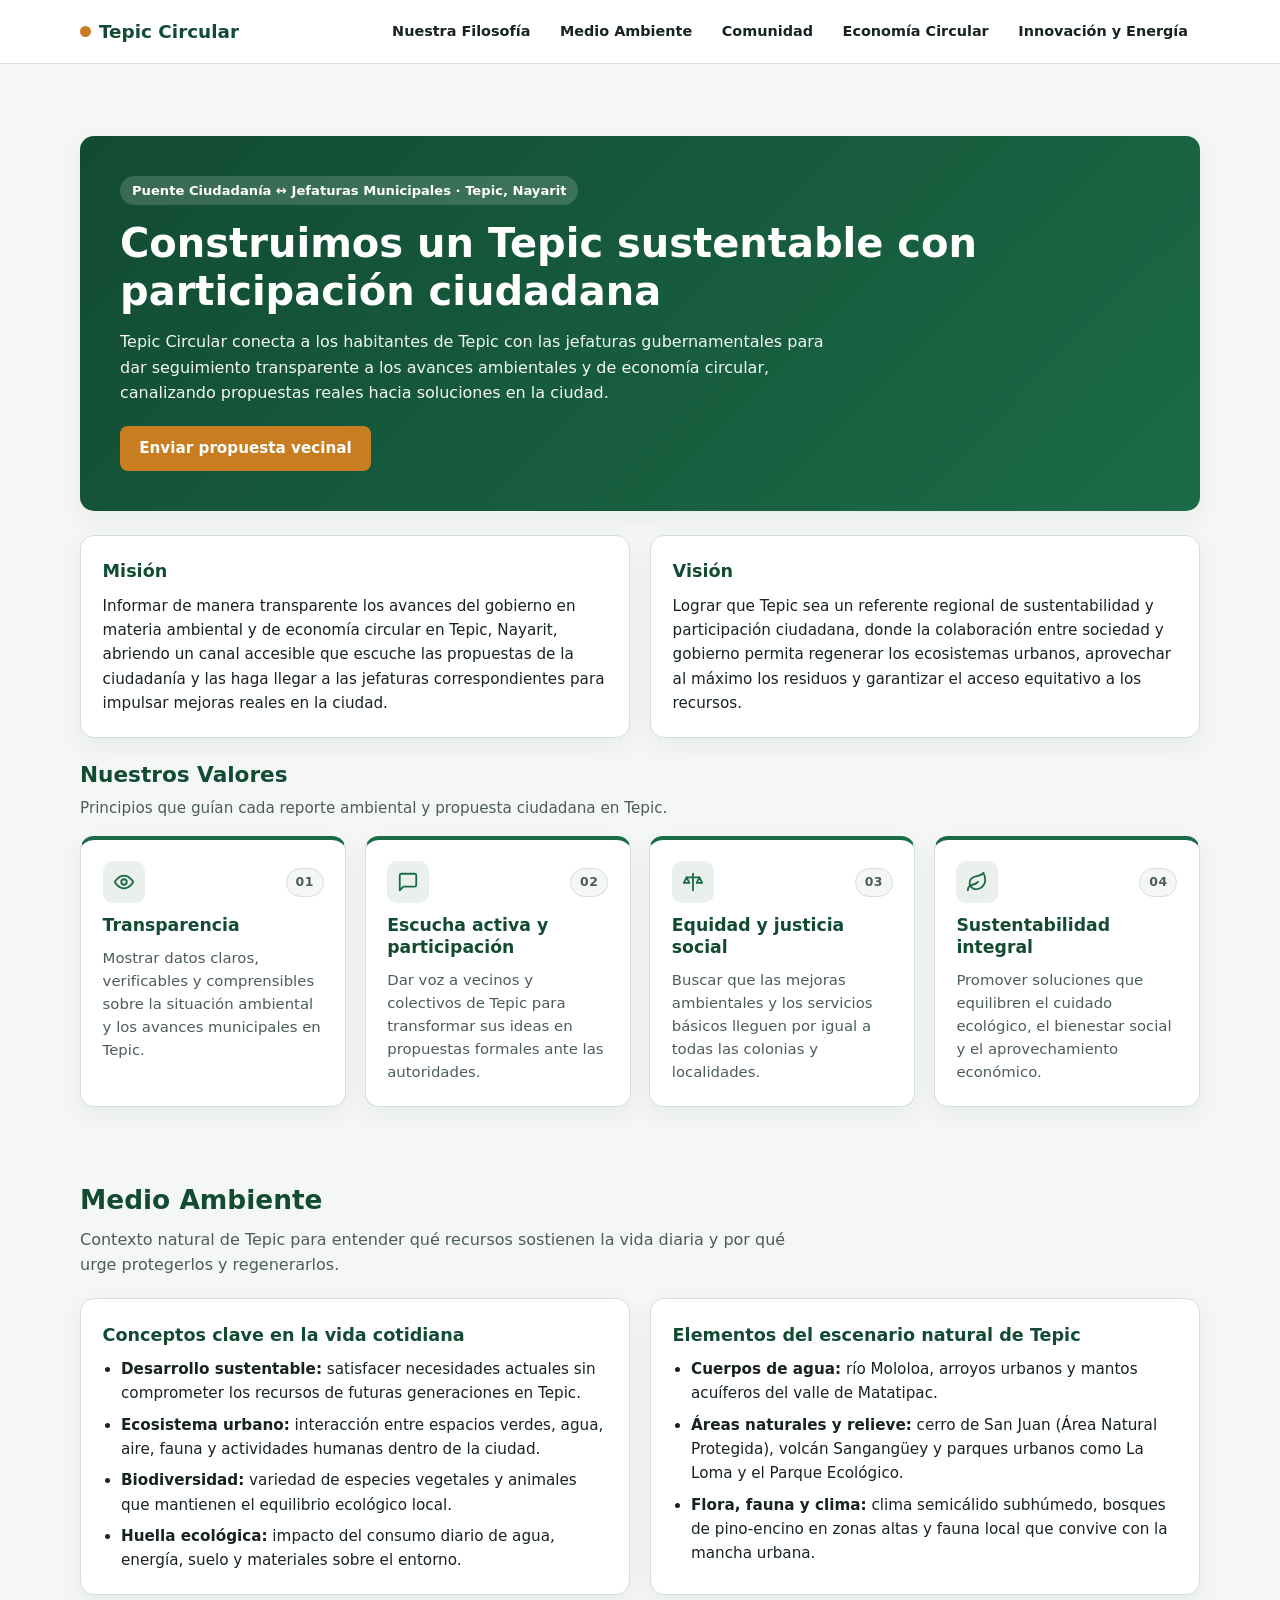
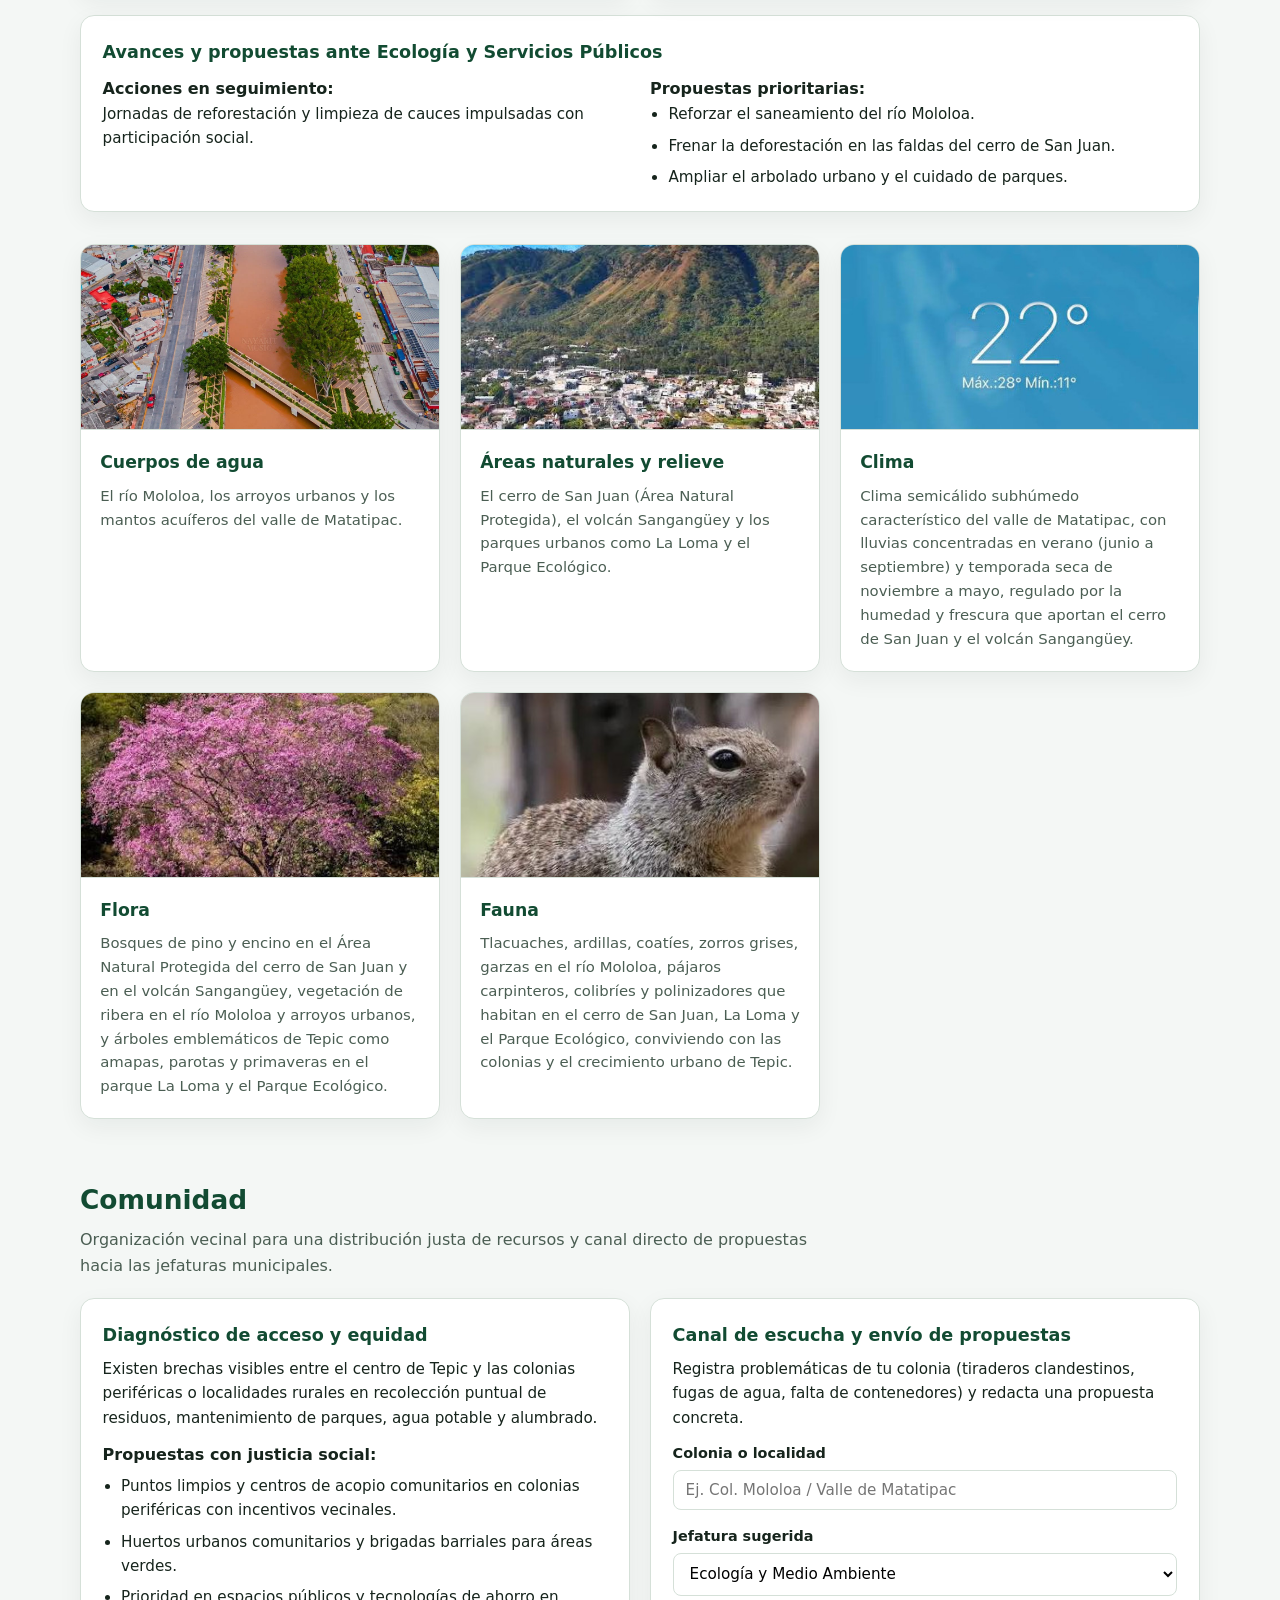
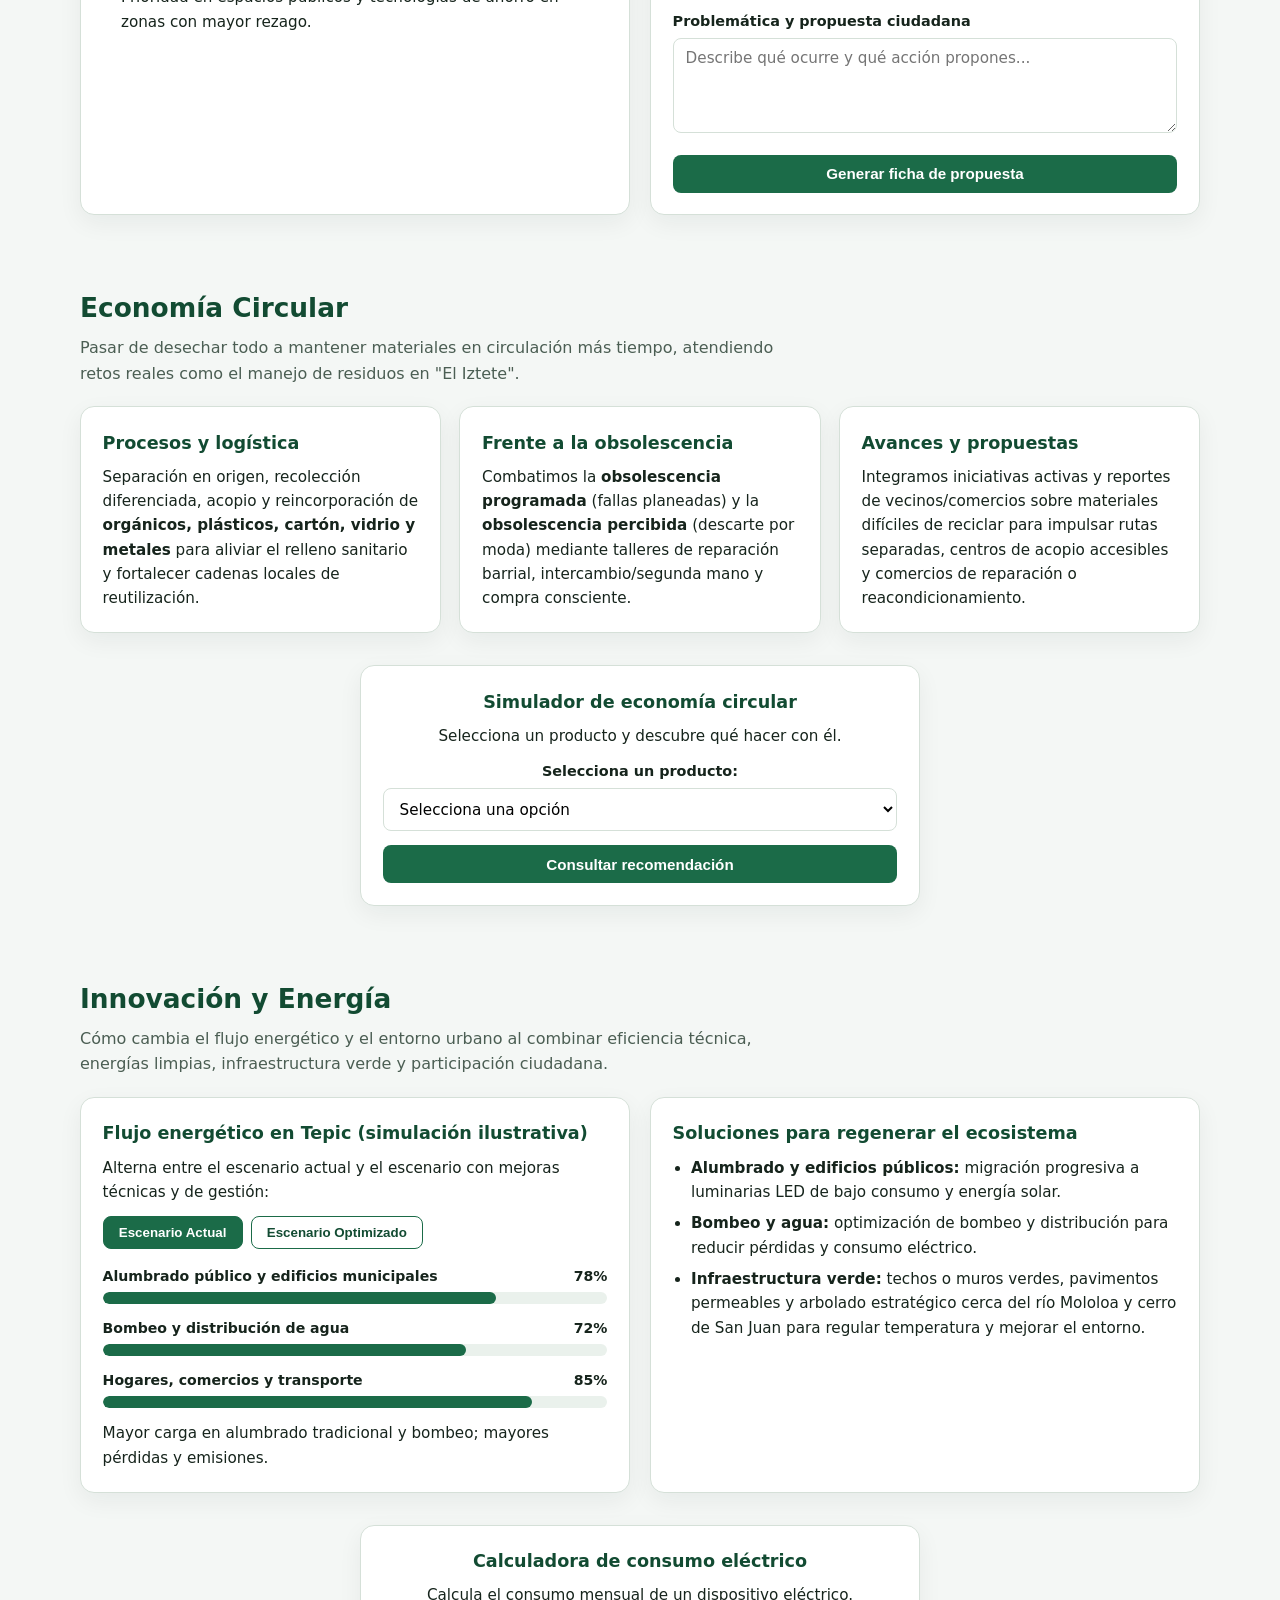
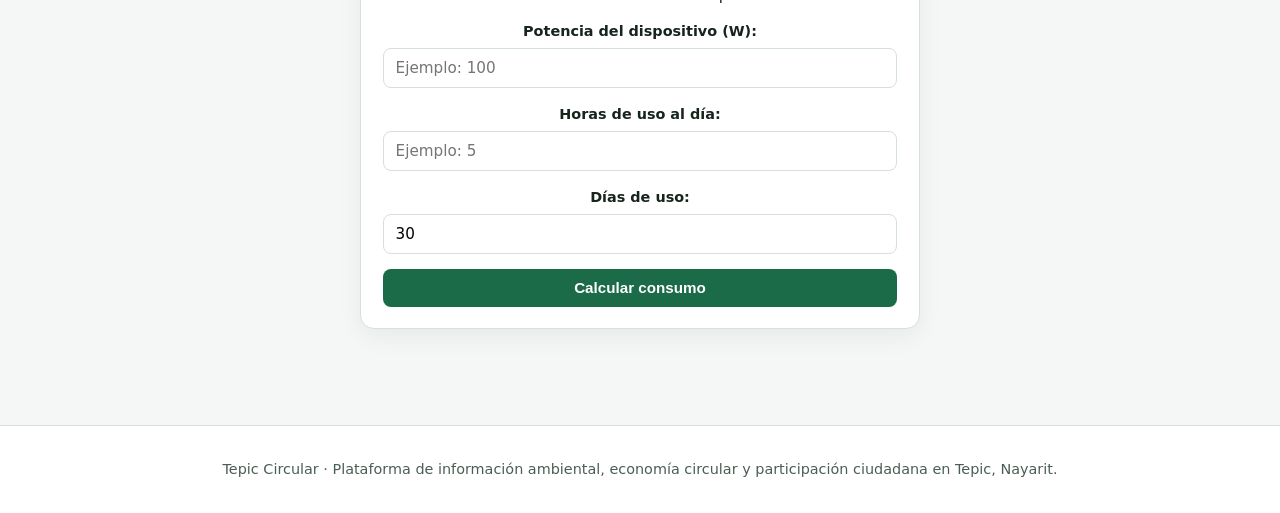
==== commit 097dea9e: "Rename main.html to index.html" ====
--- a/index.html
+++ b/index.html
@@ -1,509 +1,430 @@
-
 <!DOCTYPE html>
 <html lang="es">
 <head>
-    <meta charset="UTF-8">
-    <meta name="viewport" content="width=device-width, initial-scale=1.0">
-    <title>Tepic Circular</title>
-    <link rel="stylesheet" href="estilos.css">
+  <meta charset="UTF-8" />
+  <meta name="viewport" content="width=device-width, initial-scale=1.0" />
+  <title>Tepic Circular | Sustentabilidad, Comunidad y Gobierno</title>
+  <link rel="stylesheet" href="css/base.css" />
+  <link rel="stylesheet" href="css/header.css" />
+  <link rel="stylesheet" href="css/components.css" />
 </head>
 <body>
-
-    <header>
-        <h1>Tepic Circular</h1>
-        <nav>
-            <a href="#inicio">Inicio</a>
-            <a href="#filosofia">Nuestra filosofía</a>
-            <a href="#ambiente">Medio ambiente</a>
-            <a href="#comunidad">Comunidad</a>
-            <a href="#economia">Economía circular</a>
-            <a href="#energia">Innovación y energía</a>
-            <a href="#ods">Objetivos sustentables</a>
-            <a href="#acciones">Acciones sustentables</a>
-            <a href="#galeria">Galería</a>
-            <a href="#referencias">Referencias</a>
-        </nav>
-    </header>
-
-    <main>
-        <section id="inicio">
-            <h2>Construyendo un futuro sustentable</h2>
-            <p>Transformemos Tepic en una ciudad más verde,
-               responsable y sostenible.</p>
-            <a href="#filosofia">Conoce nuestro proyecto</a>
-        </section>
-    
-        
-<section id="filosofia">
-
-    <h2>Nuestra filosofía</h2>
-
-    <p class="descripcion">
-        Trabajamos por un Tepic más sustentable,
-        mediante la educación y la responsabilidad ambiental.
-    </p>
-
-    <div class="contenedor-tarjetas">
-
-        <article class="tarjeta">
-            <h3>Misión</h3>
+  <header>
+    <div class="nav-container">
+      <a class="brand" href="#filosofia">
+        <span class="brand-dot"></span>
+        Tepic Circular
+      </a>
+      <nav aria-label="Secciones principales">
+        <a href="#filosofia">Nuestra Filosofía</a>
+        <a href="#medio-ambiente">Medio Ambiente</a>
+        <a href="#comunidad">Comunidad</a>
+        <a href="#economia-circular">Economía Circular</a>
+        <a href="#innovacion-energia">Innovación y Energía</a>
+      </nav>
+    </div>
+  </header>
+
+  <main>
+    <!-- 1. NUESTRA FILOSOFÍA -->
+    <section id="filosofia">
+      <div class="hero">
+        <span class="badge">Puente Ciudadanía ↔ Jefaturas Municipales · Tepic, Nayarit</span>
+        <h1>Construimos un Tepic sustentable con participación ciudadana</h1>
+        <p>
+          Tepic Circular conecta a los habitantes de Tepic con las jefaturas gubernamentales
+          para dar seguimiento transparente a los avances ambientales y de economía circular,
+          canalizando propuestas reales hacia soluciones en la ciudad.
+        </p>
+        <a class="btn" href="#comunidad">Enviar propuesta vecinal</a>
+      </div>
+
+      <div class="grid-2 mb-md">
+        <article class="card">
+          <h3>Misión</h3>
+          <p>
+            Informar de manera transparente los avances del gobierno en materia ambiental y de
+            economía circular en Tepic, Nayarit, abriendo un canal accesible que escuche las
+            propuestas de la ciudadanía y las haga llegar a las jefaturas correspondientes para
+            impulsar mejoras reales en la ciudad.
+          </p>
+        </article>
+        <article class="card">
+          <h3>Visión</h3>
+          <p>
+            Lograr que Tepic sea un referente regional de sustentabilidad y participación
+            ciudadana, donde la colaboración entre sociedad y gobierno permita regenerar los
+            ecosistemas urbanos, aprovechar al máximo los residuos y garantizar el acceso
+            equitativo a los recursos.
+          </p>
+        </article>
+      </div>
+
+<div class="values-header">
+        <h3>Nuestros Valores</h3>
+        <p>Principios que guían cada reporte ambiental y propuesta ciudadana en Tepic.</p>
+      </div>
+
+      <div class="values-grid">
+        <article class="value-card">
+          <div class="value-top">
+            <span class="value-icon" aria-hidden="true">
+              <svg viewBox="0 0 24 24">
+                <path d="M2 12s3.5-7 10-7 10 7 10 7-3.5 7-10 7-10-7-10-7Z" />
+                <circle cx="12" cy="12" r="3" />
+              </svg>
+            </span>
+            <span class="value-index">01</span>
+          </div>
+          <h4>Transparencia</h4>
+          <p>
+            Mostrar datos claros, verificables y comprensibles sobre la situación ambiental y los
+            avances municipales en Tepic.
+          </p>
+        </article>
+
+        <article class="value-card">
+          <div class="value-top">
+            <span class="value-icon" aria-hidden="true">
+              <svg viewBox="0 0 24 24">
+                <path d="M21 15a2 2 0 0 1-2 2H7l-4 4V5a2 2 0 0 1 2-2h14a2 2 0 0 1 2 2z" />
+              </svg>
+            </span>
+            <span class="value-index">02</span>
+          </div>
+          <h4>Escucha activa y participación</h4>
+          <p>
+            Dar voz a vecinos y colectivos de Tepic para transformar sus ideas en propuestas
+            formales ante las autoridades.
+          </p>
+        </article>
+
+        <article class="value-card">
+          <div class="value-top">
+            <span class="value-icon" aria-hidden="true">
+              <svg viewBox="0 0 24 24">
+                <path d="M12 3v18" />
+                <path d="M5 7h14" />
+                <path d="m5 7-3 6h6l-3-6Z" />
+                <path d="m19 7-3 6h6l-3-6Z" />
+              </svg>
+            </span>
+            <span class="value-index">03</span>
+          </div>
+          <h4>Equidad y justicia social</h4>
+          <p>
+            Buscar que las mejoras ambientales y los servicios básicos lleguen por igual a todas
+            las colonias y localidades.
+          </p>
+        </article>
+
+        <article class="value-card">
+          <div class="value-top">
+            <span class="value-icon" aria-hidden="true">
+              <svg viewBox="0 0 24 24">
+                <path d="M11 20A7 7 0 0 1 9.8 6.1C15.5 5 17 4.48 19 2c1 2 2 4.18 2 8 0 5.5-4.78 10-10 10Z" />
+                <path d="M2 21c0-3 1.85-5.36 5.08-6C9.5 14.52 12 13 13 12" />
+              </svg>
+            </span>
+            <span class="value-index">04</span>
+          </div>
+          <h4>Sustentabilidad integral</h4>
+          <p>
+            Promover soluciones que equilibren el cuidado ecológico, el bienestar social y el
+            aprovechamiento económico.
+          </p>
+        </article>
+      </div>
+
+    </section>
+
+    <!-- 2. MEDIO AMBIENTE -->
+    <section id="medio-ambiente">
+      <div class="section-header">
+        <h2>Medio Ambiente</h2>
+        <p>
+          Contexto natural de Tepic para entender qué recursos sostienen la vida diaria y por
+          qué urge protegerlos y regenerarlos.
+        </p>
+      </div>
+
+      <div class="grid-2 mb-md">
+        <article class="card">
+          <h3>Conceptos clave en la vida cotidiana</h3>
+          <ul class="clean-list">
+            <li><strong>Desarrollo sustentable:</strong> satisfacer necesidades actuales sin comprometer los recursos de futuras generaciones en Tepic.</li>
+            <li><strong>Ecosistema urbano:</strong> interacción entre espacios verdes, agua, aire, fauna y actividades humanas dentro de la ciudad.</li>
+            <li><strong>Biodiversidad:</strong> variedad de especies vegetales y animales que mantienen el equilibrio ecológico local.</li>
+            <li><strong>Huella ecológica:</strong> impacto del consumo diario de agua, energía, suelo y materiales sobre el entorno.</li>
+          </ul>
+        </article>
+
+        <article class="card">
+          <h3>Elementos del escenario natural de Tepic</h3>
+          <ul class="clean-list">
+            <li><strong>Cuerpos de agua:</strong> río Mololoa, arroyos urbanos y mantos acuíferos del valle de Matatipac.</li>
+            <li><strong>Áreas naturales y relieve:</strong> cerro de San Juan (Área Natural Protegida), volcán Sangangüey y parques urbanos como La Loma y el Parque Ecológico.</li>
+            <li><strong>Flora, fauna y clima:</strong> clima semicálido subhúmedo, bosques de pino-encino en zonas altas y fauna local que convive con la mancha urbana.</li>
+          </ul>
+        </article>
+      </div>
+
+      <div class="card">
+        <h3>Avances y propuestas ante Ecología y Servicios Públicos</h3>
+        <div class="grid-2 mt-md">
+          <div>
+            <strong>Acciones en seguimiento:</strong>
+            <p>Jornadas de reforestación y limpieza de cauces impulsadas con participación social.</p>
+          </div>
+          <div>
+            <strong>Propuestas prioritarias:</strong>
+            <ul class="clean-list">
+              <li>Reforzar el saneamiento del río Mololoa.</li>
+              <li>Frenar la deforestación en las faldas del cerro de San Juan.</li>
+              <li>Ampliar el arbolado urbano y el cuidado de parques.</li>
+            </ul>
+          </div>
+        </div>
+      </div>
+    </section>
+
+    <div class="env-cards-grid">
+        <article class="env-media-card">
+          <div class="env-media-box">
+            <img src="img/rio_mololoa.jpg" alt="Río Mololoa, arroyos urbanos y valle de Matatipac en Tepic" />
+          </div>
+          <div class="env-media-body">
+            <h4>Cuerpos de agua</h4>
             <p>
-                Promover el desarrollo sustentable mediante
-                el aprovechamiento responsable de los recursos
-                naturales y la educación ambiental.
+              El río Mololoa, los arroyos urbanos y los mantos acuíferos del valle de
+              Matatipac.
             </p>
-        </article>
-
-        <article class="tarjeta">
-            <h3>Visión</h3>
+          </div>
+        </article>
+
+        <article class="env-media-card">
+          <div class="env-media-box">
+            <img src="img/cerro_de_sanjuan.jpeg" alt="Cerro de San Juan, volcán Sangangüey, La Loma y Parque Ecológico" />
+          </div>
+          <div class="env-media-body">
+            <h4>Áreas naturales y relieve</h4>
             <p>
-                Impulsar una comunidad comprometida con el
-                medio ambiente, la innovación y la economía circular.
+              El cerro de San Juan (Área Natural Protegida), el volcán Sangangüey y los
+              parques urbanos como La Loma y el Parque Ecológico.
             </p>
-        </article>
-
-        <article class="tarjeta">
-            <h3>Valores</h3>
-            <ul>
-                <li>Responsabilidad ambiental</li>
-                <li>Respeto</li>
-                <li>Compromiso social</li>
-                <li>Innovación</li>
-                <li>Cooperación</li>
-            </ul>
+          </div>
+        </article>
+
+        <article class="env-media-card">
+            <div class="env-media-box">
+                <img src="img/clima.jpeg" alt="Bosques de pino-encino, fauna local y clima semicálido subhúmedo" />
+            </div>
+            <div class="env-media-body">
+                <h4>Clima</h4>
+                <p>
+                    Clima semicálido subhúmedo característico del valle de Matatipac, con lluvias concentradas en verano (junio a septiembre) y
+                    temporada seca de noviembre a mayo, regulado por la humedad y frescura que aportan el cerro de San Juan y el volcán Sangangüey.
+                </p>
+            </div>
+        </article>
+
+         <article class="env-media-card">
+          <div class="env-media-box">
+            <img src="img/amapa.jpeg" alt="Bosques de pino-encino, fauna local y clima semicálido subhúmedo" />
+          </div>
+          <div class="env-media-body">
+            <h4>Flora</h4>
+            <p>
+              Bosques de pino y encino en el Área Natural Protegida del cerro de San Juan y en el volcán Sangangüey, 
+              vegetación de ribera en el río Mololoa y arroyos urbanos, 
+              y árboles emblemáticos de Tepic como amapas, parotas y primaveras en el parque La Loma y el Parque Ecológico.
+            </p>
+          </div>
+        </article>
+
+        <article class="env-media-card">
+          <div class="env-media-box">
+            <img src="img/ardilla.jpeg" alt="Bosques de pino-encino, fauna local y clima semicálido subhúmedo" />
+          </div>
+          <div class="env-media-body">
+            <h4>Fauna</h4>
+            <p>
+              Tlacuaches, ardillas, coatíes, zorros grises, garzas en el río Mololoa, pájaros carpinteros, 
+              colibríes y polinizadores que habitan en el cerro de San Juan, La Loma y el Parque Ecológico, 
+              conviviendo con las colonias y el crecimiento urbano de Tepic.
+            </p>
+          </div>
         </article>
 
     </div>
 
-</section>
-
-    <section id="ambiente">
-
-        <h2>Medio ambiente</h2>
-
-        <p class="descripcion">
-            Protegemos los recursos naturales para garantizar
-            el bienestar de las generaciones presentes y futuras.
+    <!-- 3. COMUNIDAD -->
+    <section id="comunidad">
+      <div class="section-header">
+        <h2>Comunidad</h2>
+        <p>
+          Organización vecinal para una distribución justa de recursos y canal directo de
+          propuestas hacia las jefaturas municipales.
         </p>
-
-        <div class="escenario-natural">
-            <h3>El escenario natural</h3>
-
-            <p>
-                Está formado por factores bióticos, como las plantas,
-                animales y microorganismos, y factores abióticos,
-                como el agua, aire, suelo y luz solar.
-                Estos elementos interactúan para mantener
-                el equilibrio de los ecosistemas.
-            </p>
-        </div>
-
-        <div class="contenedor-tarjetas">
-
-            <article class="tarjeta">
-                <h3>Cuidado del agua</h3>
-                <p>
-                    Promovemos el ahorro de agua, la reparación
-                    de fugas y la prevención de la contaminación
-                    de ríos y cuerpos de agua.
-                </p>
-            </article>
-
-            <article class="tarjeta">
-                <h3>Biodiversidad</h3>
-                <p>
-                    Fomentamos la conservación de la flora y fauna,
-                    la reforestación con especies nativas y la
-                    protección de los espacios naturales.
-                </p>
-            </article>
-
-            <article class="tarjeta">
-                <h3>Gestión de residuos</h3>
-                <p>
-                    Impulsamos la separación de residuos,
-                    el reciclaje y la reducción del consumo
-                    de productos desechables.
-                </p>
-            </article>
-
-        </div>
-
+      </div>
+
+      <div class="grid-2 mb-md">
+        <article class="card">
+          <h3>Diagnóstico de acceso y equidad</h3>
+          <p class="diagnostico-texto">
+            Existen brechas visibles entre el centro de Tepic y las colonias periféricas o
+            localidades rurales en recolección puntual de residuos, mantenimiento de parques, agua
+            potable y alumbrado.
+          </p>
+          <strong>Propuestas con justicia social:</strong>
+          <ul class="clean-list mt-sm">
+            <li>Puntos limpios y centros de acopio comunitarios en colonias periféricas con incentivos vecinales.</li>
+            <li>Huertos urbanos comunitarios y brigadas barriales para áreas verdes.</li>
+            <li>Prioridad en espacios públicos y tecnologías de ahorro en zonas con mayor rezago.</li>
+          </ul>
+        </article>
+
+        <article class="card">
+          <h3>Canal de escucha y envío de propuestas</h3>
+          <p class="form-intro">
+            Registra problemáticas de tu colonia (tiraderos clandestinos, fugas de agua, falta de
+            contenedores) y redacta una propuesta concreta.
+          </p>
+          <form class="proposal-form" id="proposalForm">
+            <div>
+              <label for="colonia">Colonia o localidad</label>
+              <input id="colonia" type="text" placeholder="Ej. Col. Mololoa / Valle de Matatipac" required />
+            </div>
+            <div>
+              <label for="jefatura">Jefatura sugerida</label>
+              <select id="jefatura">
+                <option value="Ecología y Medio Ambiente">Ecología y Medio Ambiente</option>
+                <option value="Servicios Públicos y Residuos">Servicios Públicos y Residuos</option>
+                <option value="Agua Potable y Saneamiento">Agua Potable y Saneamiento</option>
+                <option value="Participación Ciudadana e Infraestructura">Participación Ciudadana e Infraestructura</option>
+              </select>
+            </div>
+            <div>
+              <label for="descripcion">Problemática y propuesta ciudadana</label>
+              <textarea id="descripcion" placeholder="Describe qué ocurre y qué acción propones..." required></textarea>
+            </div>
+            <button type="submit" class="btn btn-secondary">Generar ficha de propuesta</button>
+          </form>
+
+          <div class="proposal-output" id="proposalOutput" role="status" aria-live="polite"></div>
+        </article>
+      </div>
     </section>
 
-<section id="comunidad">
-
-    <h2>Nuestra comunidad</h2>
-
-    <p class="descripcion">
-        Una ciudad sustentable también debe ser justa,
-        inclusiva y accesible para todos sus habitantes.
-    </p>
-
-    <div class="contenedor-tarjetas">
-
-        <article class="tarjeta">
-            <h3>Justicia y equidad</h3>
-            <p>
-                Promovemos el acceso equitativo al agua,
-                la energía, la educación y los servicios
-                básicos, sin discriminación.
-            </p>
-        </article>
-
-        <article class="tarjeta">
-            <h3>Participación ciudadana</h3>
-            <p>
-                Proponemos campañas de limpieza,
-                reforestación y colaboración entre
-                estudiantes, habitantes e instituciones.
-            </p>
-        </article>
-
-        <article class="tarjeta">
-            <h3>Educación ambiental</h3>
-            <p>
-                Impulsamos talleres y actividades educativas
-                para desarrollar una cultura de respeto
-                hacia el medio ambiente.
-            </p>
-        </article>
-
-    </div>
-
-    <div class="compromiso-social">
-        <h3>Nuestro compromiso social</h3>
+    <!-- 4. ECONOMÍA CIRCULAR -->
+    <section id="economia-circular">
+      <div class="section-header">
+        <h2>Economía Circular</h2>
         <p>
-            Construir una comunidad donde todas las personas
-            tengan oportunidades de participar, acceder a los
-            recursos y mejorar su calidad de vida.
+          Pasar de desechar todo a mantener materiales en circulación más tiempo, atendiendo
+          retos reales como el manejo de residuos en "El Iztete".
         </p>
-    </div>
-
-</section>
-
-
-<section id="economia">
-
-    <h2>Economía circular</h2>
-
-    <p class="descripcion">
-        Un modelo económico que busca aprovechar los recursos,
-        reducir los residuos y prolongar la vida útil
-        de los productos.
-    </p>
-
-    <div class="contenedor-tarjetas">
-
-        <article class="tarjeta">
-            <h3>Producción responsable</h3>
-            <p>
-                Fabricar productos duraderos, utilizando
-                menos recursos y materiales reciclables.
-            </p>
-        </article>
-
-        <article class="tarjeta">
-            <h3>Distribución sostenible</h3>
-            <p>
-                Impulsar el comercio local y reducir
-                el impacto ambiental del transporte.
-            </p>
-        </article>
-
-        <article class="tarjeta">
-            <h3>Contra la obsolescencia</h3>
-            <p>
-                Reparar, actualizar y reutilizar productos
-                en lugar de reemplazarlos innecesariamente.
-            </p>
-        </article>
-
-    </div>
-
-    <div class="simulador">
-
+      </div>
+
+      <div class="grid-3">
+        <article class="card">
+          <h3>Procesos y logística</h3>
+          <p>
+            Separación en origen, recolección diferenciada, acopio y reincorporación de
+            <strong>orgánicos, plásticos, cartón, vidrio y metales</strong> para aliviar el relleno
+            sanitario y fortalecer cadenas locales de reutilización.
+          </p>
+        </article>
+
+        <article class="card">
+          <h3>Frente a la obsolescencia</h3>
+          <p>
+            Combatimos la <strong>obsolescencia programada</strong> (fallas planeadas) y la
+            <strong>obsolescencia percibida</strong> (descarte por moda) mediante talleres de
+            reparación barrial, intercambio/segunda mano y compra consciente.
+          </p>
+        </article>
+
+        <article class="card">
+          <h3>Avances y propuestas</h3>
+          <p>
+            Integramos iniciativas activas y reportes de vecinos/comercios sobre materiales
+            difíciles de reciclar para impulsar rutas separadas, centros de acopio accesibles y
+            comercios de reparación o reacondicionamiento.
+          </p>
+        </article>
+      </div>
+      <article class="card mt-lg" style="max-width:560px;margin:2rem auto 0;text-align:center">
         <h3>Simulador de economía circular</h3>
-
-        <p>Selecciona un producto y descubre qué hacer con él.</p>
-
-        <label for="producto">Selecciona un producto:</label>
-
-        <select id="producto">
+        <p class="form-intro">Selecciona un producto y descubre qué hacer con él.</p>
+        <form class="proposal-form" id="circularCalc">
+          <div><label for="producto">Selecciona un producto:</label>
+          <select id="producto">
             <option value="">Selecciona una opción</option>
             <option value="celular">Celular</option>
             <option value="computadora">Computadora</option>
             <option value="botella">Botella de plástico</option>
             <option value="ropa">Ropa</option>
             <option value="mueble">Mueble</option>
-        </select>
-
-        <button onclick="evaluarProducto()">
-            Consultar recomendación
-        </button>
-
-        <div id="resultadoCircular" aria-live="polite"></div>
-
-    </div>
-
-</section>
-
-
-<section id="energia">
-
-    <h2>Innovación y energía</h2>
-
-    <p class="descripcion">
-        La tecnología y el aprovechamiento responsable de la energía
-        permiten mejorar la calidad de vida y reducir el impacto ambiental.
-    </p>
-
-    <h3>Flujo de energía sustentable</h3>
-
-    <div class="diagrama-energia">
-
-        <div class="etapa">Fuentes renovables</div>
-        <span class="flecha">&rarr;</span>
-
-        <div class="etapa">Generación eléctrica</div>
-        <span class="flecha">&rarr;</span>
-
-        <div class="etapa">Distribución</div>
-        <span class="flecha">&rarr;</span>
-
-        <div class="etapa">Consumo responsable</div>
-
-    </div>
-
-    <p class="descripcion">
-        La implementación de paneles solares, sistemas de monitoreo
-        y dispositivos eficientes puede contribuir a reducir
-        el consumo de recursos y el impacto ambiental de la ciudad.
-    </p>
-
-    <div class="escenario-socioeconomico">
-        <h3>Escenario socioeconómico modificado de Tepic</h3>
-        <p>La construcción de viviendas, comercios, calles y servicios transforma el entorno natural. Estas actividades generan empleo y bienestar, pero también demandan agua, energía y materiales y producen residuos. Tepic Circular propone equilibrar estas necesidades mediante el uso responsable de los recursos.</p>
-        <figure class="mapa-sustentable" aria-label="Relación entre recursos, sociedad, economía y tecnología">
-            <div class="nodo">Recursos naturales<br><small>Agua, suelo y energía</small></div>
-            <div class="conector" aria-hidden="true">&darr;</div>
-            <div class="ramas-sustentables">
-                <div class="nodo">Actividad económica<br><small>Comercio, transporte y servicios</small></div>
-                <div class="nodo">Comunidad<br><small>Hogares, escuelas y espacios públicos</small></div>
-            </div>
-            <div class="conector" aria-hidden="true">&darr;</div>
-            <div class="nodo">Innovación tecnológica<br><small>Monitoreo, eficiencia y gestión de residuos</small></div>
-            <div class="conector" aria-hidden="true">&darr;</div>
-            <div class="nodo nodo-final">Desarrollo sustentable<br><small>Menor desperdicio y acceso equitativo a recursos</small></div>
-            <figcaption>Diagrama conceptual de elaboración propia. Representa relaciones y acciones propuestas, no mediciones reales del municipio.</figcaption>
-        </figure>
-        <h3>Flujo energético en la comunidad</h3>
-        <p>La electricidad se genera a partir de distintas fuentes, se transmite y distribuye hasta viviendas, comercios y servicios públicos. El consumo eficiente y la incorporación de fuentes renovables donde sean viables pueden disminuir el desperdicio energético. El diagrama anterior de flujo energético representa una alternativa sustentable, no la composición real de la red eléctrica local.</p>
-        <h3>Aportación desde Ingeniería en Sistemas Computacionales</h3>
-        <div class="contenedor-tarjetas aportaciones">
-            <article class="tarjeta"><h4>Monitoreo ambiental</h4><p>Desarrollar sistemas que registren datos de sensores de agua y energía para identificar consumos anormales y posibles fugas.</p></article>
-            <article class="tarjeta"><h4>Eficiencia energética</h4><p>Programar herramientas de análisis del consumo y automatizar el apagado de equipos cuando no se utilicen.</p></article>
-            <article class="tarjeta"><h4>Gestión de residuos</h4><p>Diseñar plataformas para informar sobre separación, reparación y reutilización de productos.</p></article>
-        </div>
-        <p class="nota-propuesta">Estas son propuestas de mejora profesional. La calculadora y el simulador de este portal son ejemplos educativos funcionales, no sistemas municipales conectados a sensores reales.</p>
-    </div>
-
-    <div class="simulador calculadora">
-
+          </select></div>
+          <button class="btn btn-secondary" type="button" id="btnCircularCalc">Consultar recomendación</button>
+        </form>
+        <div class="proposal-output" id="resultadoCircular" role="status" aria-live="polite"></div>
+      </article>
+    </section>
+
+    <!-- 5. INNOVACIÓN Y ENERGÍA -->
+    <section id="innovacion-energia">
+      <div class="section-header">
+        <h2>Innovación y Energía</h2>
+        <p>
+          Cómo cambia el flujo energético y el entorno urbano al combinar eficiencia técnica,
+          energías limpias, infraestructura verde y participación ciudadana.
+        </p>
+      </div>
+
+      <div class="grid-2">
+        <article class="card">
+          <h3>Flujo energético en Tepic (simulación ilustrativa)</h3>
+          <p class="energy-intro">
+            Alterna entre el escenario actual y el escenario con mejoras técnicas y de gestión:
+          </p>
+          <div class="toggle-group">
+            <button type="button" class="toggle-btn active" id="btnActual">Escenario Actual</button>
+            <button type="button" class="toggle-btn" id="btnOptimizado">Escenario Optimizado</button>
+          </div>
+          <div id="energyBars"></div>
+          <p class="energy-summary" id="energySummary"></p>
+        </article>
+
+        <article class="card">
+          <h3>Soluciones para regenerar el ecosistema</h3>
+          <ul class="clean-list">
+            <li><strong>Alumbrado y edificios públicos:</strong> migración progresiva a luminarias LED de bajo consumo y energía solar.</li>
+            <li><strong>Bombeo y agua:</strong> optimización de bombeo y distribución para reducir pérdidas y consumo eléctrico.</li>
+            <li><strong>Infraestructura verde:</strong> techos o muros verdes, pavimentos permeables y arbolado estratégico cerca del río Mololoa y cerro de San Juan para regular temperatura y mejorar el entorno.</li>
+          </ul>
+        </article>
+      </div>
+      <article class="card mt-lg" style="max-width:560px;margin:2rem auto 0;text-align:center">
         <h3>Calculadora de consumo eléctrico</h3>
-
-        <p>Calcula el consumo mensual de un dispositivo eléctrico.</p>
-
-        <label for="potencia">Potencia del dispositivo (W):</label>
-        <input type="number" id="potencia" min="0"
-               placeholder="Ejemplo: 100">
-
-        <label for="horas">Horas de uso al día:</label>
-        <input type="number" id="horas" min="0" max="24"
-               placeholder="Ejemplo: 5">
-
-        <label for="dias">Días de uso:</label>
-        <input type="number" id="dias" min="1" max="31"
-               value="30">
-
-        <button onclick="calcularEnergia()">
-            Calcular consumo
-        </button>
-
-        <div id="resultadoEnergia" aria-live="polite"></div>
-
-    </div>
-
-</section>
-
-<section id="ods">
-
-    <h2>Objetivos de Desarrollo Sostenible</h2>
-
-    <p class="descripcion">
-        Tepic Circular busca contribuir a los Objetivos
-        de Desarrollo Sostenible de la Agenda 2030
-        mediante acciones ambientales y sociales.
-    </p>
-
-    <div class="contenedor-tarjetas">
-
-        <article class="tarjeta ods7">
-            <h3>ODS 7</h3>
-            <h4>Energía asequible y no contaminante</h4>
-            <p>
-                Promover el ahorro energético y el uso
-                de fuentes de energía renovables.
-            </p>
-        </article>
-
-        <article class="tarjeta ods11">
-            <h3>ODS 11</h3>
-            <h4>Ciudades y comunidades sostenibles</h4>
-            <p>
-                Impulsar una ciudad más limpia,
-                inclusiva y responsable.
-            </p>
-        </article>
-
-        <article class="tarjeta ods12">
-            <h3>ODS 12</h3>
-            <h4>Producción y consumo responsables</h4>
-            <p>
-                Reducir los residuos mediante el reciclaje,
-                la reparación y la reutilización.
-            </p>
-        </article>
-
-        <article class="tarjeta ods13">
-            <h3>ODS 13</h3>
-            <h4>Acción por el clima</h4>
-            <p>
-                Fomentar acciones que contribuyan
-                a combatir el cambio climático.
-            </p>
-        </article>
-
-    </div>
-
-    <a class="enlace-ods"
-       href="https://sdgs.un.org/goals"
-       target="_blank"
-       rel="noopener noreferrer">
-        Conoce más sobre la Agenda 2030
-    </a>
-
-</section>
-
-<section id="acciones">
-
-    <h2>Mis acciones sustentables</h2>
-
-    <p class="descripcion">
-        Identifica las acciones que realizas diariamente
-        para contribuir al cuidado del medio ambiente.
-    </p>
-
-    <div class="simulador">
-
-        <h3>Mis hábitos ambientales</h3>
-
-        <div class="lista-acciones">
-
-            <label>
-                <input type="checkbox" onchange="actualizarProgreso()">
-                Separo los residuos.
-            </label>
-
-            <label>
-                <input type="checkbox" onchange="actualizarProgreso()">
-                Ahorro agua.
-            </label>
-
-            <label>
-                <input type="checkbox" onchange="actualizarProgreso()">
-                Apago las luces que no utilizo.
-            </label>
-
-            <label>
-                <input type="checkbox" onchange="actualizarProgreso()">
-                Reutilizo materiales.
-            </label>
-
-            <label>
-                <input type="checkbox" onchange="actualizarProgreso()">
-                Evito los plásticos desechables.
-            </label>
-
-        </div>
-
-        <div class="barra-progreso">
-            <div id="progreso"></div>
-        </div>
-
-        <p id="porcentaje">0% completado</p>
-
-    </div>
-
-</section>
-
-    <section id="galeria">
-    <h2>Un futuro sustentable</h2>
-    <p class="descripcion">Pequeñas acciones pueden contribuir a transformar nuestra comunidad.</p>
-    <div class="galeria-imagenes">
-        <article class="foto"><img src="imagenes/agua.jpg" alt="Conservación del agua" loading="lazy"><h3>Cuidado del agua</h3></article>
-        <article class="foto"><img src="imagenes/reciclaje.jpg" alt="Separación de residuos" loading="lazy"><h3>Reciclaje responsable</h3></article>
-        <article class="foto"><img src="imagenes/energia.jpg" alt="Paneles solares" loading="lazy"><h3>Energías renovables</h3></article>
-    </div>
-</section>
-
-<section id="referencias">
-
-    <h2>Referencias bibliográficas</h2>
-
-    <p class="descripcion">
-        Fuentes oficiales de consulta sobre desarrollo
-        sustentable y responsabilidad ambiental.
-    </p>
-
-    <div class="fuentes">
-
-        <article class="referencia">
-            <h3>Naciones Unidas (ONU)</h3>
-            <p>Objetivos de Desarrollo Sostenible.</p>
-            <a href="https://www.un.org/sustainabledevelopment/es/sustainable-development-goals/"
-               target="_blank" rel="noopener noreferrer">
-                Consultar fuente
-            </a>
-        </article>
-
-        <article class="referencia">
-            <h3>SEMARNAT</h3>
-            <p>Prevención y gestión integral de los residuos.</p>
-            <a href="https://www.gob.mx/semarnat/acciones-y-programas/prevencion-y-gestion-integral-de-los-residuos"
-               target="_blank" rel="noopener noreferrer">
-                Consultar fuente
-            </a>
-        </article>
-
-        <article class="referencia">
-            <h3>CONUEE</h3>
-            <p>Consejos de ahorro de energía en la vivienda.</p>
-            <a href="https://www.gob.mx/conuee/acciones-y-programas/consejos-de-ahorro-de-energia-en-la-vivienda"
-               target="_blank" rel="noopener noreferrer">
-                Consultar fuente
-            </a>
-        </article>
-
-    </div>
-
-</section>
-    </main>
-
-    <footer>
-        <p>2026 - Tepic Circular</p>
-    </footer>
-
-    <script src="script.js"></script>
+        <p class="form-intro">Calcula el consumo mensual de un dispositivo eléctrico.</p>
+        <form class="proposal-form" id="consumptionCalc" novalidate>
+          <div><label for="potencia">Potencia del dispositivo (W):</label><input id="potencia" type="number" min="0" step="any" placeholder="Ejemplo: 100"></div>
+          <div><label for="horas">Horas de uso al día:</label><input id="horas" type="number" min="0" max="24" step="any" placeholder="Ejemplo: 5"></div>
+          <div><label for="dias">Días de uso:</label><input id="dias" type="number" min="1" max="31" value="30"></div>
+          <button class="btn btn-secondary" type="button" id="btnConsumptionCalc">Calcular consumo</button>
+        </form>
+        <div class="proposal-output" id="resultadoEnergia" role="status" aria-live="polite"></div>
+      </article>
+    </section>
+  </main>
+
+  <footer>
+    Tepic Circular · Plataforma de información ambiental, economía circular y participación ciudadana en Tepic, Nayarit.
+  </footer>
+
+  <script type="module" src="js/main.js"></script>
+  <script defer src="js/calculators.js"></script>
 </body>
 </html>
--- a/css/base.css
+++ b/css/base.css
@@ -0,0 +1,93 @@
+:root {
+  --bg: #f4f7f5;
+  --surface: #ffffff;
+  --surface-alt: #eaf1ec;
+  --text: #16241c;
+  --muted: #4b5e53;
+  --primary: #1b6b48;
+  --primary-dark: #124b32;
+  --accent: #c87d20;
+  --border: #d5e0d8;
+  --radius: 14px;
+  --shadow: 0 8px 24px rgba(22, 36, 28, 0.06);
+}
+
+* {
+  box-sizing: border-box;
+  margin: 0;
+  padding: 0;
+}
+
+html {
+  scroll-behavior: smooth;
+}
+
+body {
+  font-family: system-ui, -apple-system, BlinkMacSystemFont, "Segoe UI", Roboto, sans-serif;
+  background: var(--bg);
+  color: var(--text);
+  line-height: 1.6;
+}
+
+main {
+  max-width: 1160px;
+  margin: 0 auto;
+  padding: 2rem 1.25rem 4rem;
+}
+
+section {
+  padding-top: 2.5rem;
+  margin-bottom: 2rem;
+}
+
+.section-header {
+  margin-bottom: 1.25rem;
+}
+
+.section-header h2 {
+  font-size: 1.65rem;
+  color: var(--primary-dark);
+  margin-bottom: 0.35rem;
+}
+
+.section-header p {
+  color: var(--muted);
+  max-width: 72ch;
+}
+
+.grid-2 {
+  display: grid;
+  grid-template-columns: repeat(auto-fit, minmax(290px, 1fr));
+  gap: 1.25rem;
+}
+
+.grid-3 {
+  display: grid;
+  grid-template-columns: repeat(auto-fit, minmax(240px, 1fr));
+  gap: 1.15rem;
+}
+
+.mb-md {
+  margin-bottom: 1.25rem;
+}
+
+.mt-sm {
+  margin-top: 0.4rem;
+}
+
+.mt-md {
+  margin-top: 0.65rem;
+}
+
+.mt-lg {
+  margin-top: 0.75rem;
+}
+
+footer {
+  text-align: center;
+  padding: 2rem 1rem;
+  color: var(--muted);
+  font-size: 0.9rem;
+  border-top: 1px solid var(--border);
+  background: var(--surface);
+}
--- a/css/header.css
+++ b/css/header.css
@@ -0,0 +1,58 @@
+header {
+  position: sticky;
+  top: 0;
+  z-index: 100;
+  background: rgba(255, 255, 255, 0.94);
+  backdrop-filter: blur(8px);
+  border-bottom: 1px solid var(--border);
+}
+
+.nav-container {
+  max-width: 1160px;
+  margin: 0 auto;
+  padding: 0.85rem 1.25rem;
+  display: flex;
+  align-items: center;
+  justify-content: space-between;
+  gap: 1rem;
+  flex-wrap: wrap;
+}
+
+.brand {
+  font-weight: 800;
+  font-size: 1.15rem;
+  color: var(--primary-dark);
+  text-decoration: none;
+  display: flex;
+  align-items: center;
+  gap: 0.5rem;
+}
+
+.brand-dot {
+  width: 11px;
+  height: 11px;
+  border-radius: 50%;
+  background: var(--accent);
+  display: inline-block;
+}
+
+nav {
+  display: flex;
+  gap: 0.35rem;
+  flex-wrap: wrap;
+}
+
+nav a {
+  text-decoration: none;
+  color: var(--text);
+  font-size: 0.9rem;
+  font-weight: 600;
+  padding: 0.4rem 0.75rem;
+  border-radius: 999px;
+  transition: background 0.2s, color 0.2s;
+}
+
+nav a:hover {
+  background: var(--surface-alt);
+  color: var(--primary-dark);
+}
--- a/css/components.css
+++ b/css/components.css
@@ -0,0 +1,331 @@
+/* Hero */
+.hero {
+  background: linear-gradient(135deg, var(--primary-dark), var(--primary));
+  color: #ffffff;
+  padding: 2.5rem;
+  border-radius: var(--radius);
+  box-shadow: var(--shadow);
+  margin-bottom: 1.5rem;
+}
+
+.badge {
+  display: inline-block;
+  background: rgba(255, 255, 255, 0.16);
+  padding: 0.25rem 0.75rem;
+  border-radius: 999px;
+  font-size: 0.82rem;
+  font-weight: 600;
+  margin-bottom: 0.9rem;
+}
+
+.hero h1 {
+  font-size: clamp(1.75rem, 3.5vw, 2.5rem);
+  line-height: 1.2;
+  margin-bottom: 0.85rem;
+}
+
+.hero p {
+  max-width: 72ch;
+  opacity: 0.95;
+  margin-bottom: 1.25rem;
+}
+
+/* Botones */
+.btn {
+  display: inline-block;
+  background: var(--accent);
+  color: #fff;
+  font-weight: 700;
+  text-decoration: none;
+  padding: 0.65rem 1.2rem;
+  border-radius: 8px;
+  border: none;
+  cursor: pointer;
+  font-size: 0.95rem;
+}
+
+.btn:hover {
+  filter: brightness(1.06);
+}
+
+.btn-secondary {
+  background: var(--primary);
+}
+
+/* Tarjetas y listas */
+.card {
+  background: var(--surface);
+  border: 1px solid var(--border);
+  border-radius: var(--radius);
+  padding: 1.35rem;
+  box-shadow: var(--shadow);
+}
+
+.card h3 {
+  color: var(--primary-dark);
+  margin-bottom: 0.5rem;
+  font-size: 1.1rem;
+}
+
+.card p,
+.card li {
+  color: var(--text);
+  font-size: 0.95rem;
+}
+
+ul.clean-list {
+  padding-left: 1.15rem;
+  display: flex;
+  flex-direction: column;
+  gap: 0.45rem;
+}
+
+/* Formularios y paneles de salida */
+form.proposal-form {
+  display: grid;
+  gap: 0.9rem;
+}
+
+.form-intro,
+.diagnostico-texto {
+  margin-bottom: 0.75rem;
+}
+
+label {
+  display: block;
+  font-weight: 600;
+  font-size: 0.9rem;
+  margin-bottom: 0.3rem;
+}
+
+input,
+select,
+textarea {
+  width: 100%;
+  padding: 0.65rem 0.75rem;
+  border: 1px solid var(--border);
+  border-radius: 8px;
+  font-family: inherit;
+  font-size: 0.95rem;
+  background: #fff;
+}
+
+textarea {
+  min-height: 95px;
+  resize: vertical;
+}
+
+.proposal-output {
+  margin-top: 1rem;
+  padding: 1rem;
+  border-radius: 10px;
+  background: var(--surface-alt);
+  border-left: 4px solid var(--primary);
+  display: none;
+}
+
+/* Selector de escenarios y barras de progreso */
+.toggle-group {
+  display: flex;
+  gap: 0.5rem;
+  margin-bottom: 1rem;
+  flex-wrap: wrap;
+}
+
+.toggle-btn {
+  padding: 0.5rem 0.95rem;
+  border-radius: 8px;
+  border: 1px solid var(--primary);
+  background: #fff;
+  color: var(--primary-dark);
+  font-weight: 700;
+  cursor: pointer;
+}
+
+.toggle-btn.active {
+  background: var(--primary);
+  color: #fff;
+}
+
+.energy-intro,
+.energy-summary {
+  font-size: 0.9rem;
+  margin-bottom: 0.75rem;
+}
+
+.energy-intro {
+  color: var(--muted);
+}
+
+.energy-summary {
+  margin-top: 0.75rem;
+  margin-bottom: 0;
+}
+
+.bar-row {
+  margin-bottom: 0.85rem;
+}
+
+.bar-label {
+  display: flex;
+  justify-content: space-between;
+  font-size: 0.88rem;
+  font-weight: 600;
+  margin-bottom: 0.25rem;
+}
+
+.bar-track {
+  height: 12px;
+  background: var(--surface-alt);
+  border-radius: 999px;
+  overflow: hidden;
+}
+
+.bar-fill {
+  height: 100%;
+  background: var(--primary);
+  border-radius: 999px;
+  transition: width 0.35s ease;
+}
+
+/* Sección Valores (tarjetas destacadas) */
+.values-header {
+  margin-top: 0.5rem;
+  margin-bottom: 1rem;
+}
+
+.values-header h3 {
+  font-size: 1.35rem;
+  color: var(--primary-dark);
+  margin-bottom: 0.2rem;
+}
+
+.values-header p {
+  color: var(--muted);
+  font-size: 0.95rem;
+}
+
+.values-grid {
+  display: grid;
+  grid-template-columns: repeat(auto-fit, minmax(240px, 1fr));
+  gap: 1.15rem;
+}
+
+.value-card {
+  background: var(--surface);
+  border: 1px solid var(--border);
+  border-top: 4px solid var(--primary);
+  border-radius: var(--radius);
+  padding: 1.35rem;
+  box-shadow: var(--shadow);
+  display: flex;
+  flex-direction: column;
+  gap: 0.65rem;
+  transition: transform 0.2s ease, box-shadow 0.2s ease, border-top-color 0.2s ease;
+}
+
+.value-card:hover {
+  transform: translateY(-3px);
+  box-shadow: 0 12px 28px rgba(22, 36, 28, 0.1);
+  border-top-color: var(--accent);
+}
+
+.value-top {
+  display: flex;
+  align-items: center;
+  justify-content: space-between;
+}
+
+.value-icon {
+  width: 42px;
+  height: 42px;
+  border-radius: 10px;
+  background: var(--surface-alt);
+  color: var(--primary);
+  display: inline-flex;
+  align-items: center;
+  justify-content: center;
+}
+
+.value-icon svg {
+  width: 22px;
+  height: 22px;
+  stroke: currentColor;
+  fill: none;
+  stroke-width: 2;
+  stroke-linecap: round;
+  stroke-linejoin: round;
+}
+
+.value-index {
+  font-size: 0.78rem;
+  font-weight: 800;
+  letter-spacing: 0.04em;
+  color: var(--muted);
+  background: var(--bg);
+  border: 1px solid var(--border);
+  padding: 0.2rem 0.55rem;
+  border-radius: 999px;
+}
+
+.value-card h4 {
+  color: var(--primary-dark);
+  font-size: 1.08rem;
+  line-height: 1.3;
+}
+
+.value-card p {
+  color: var(--muted);
+  font-size: 0.93rem;
+  line-height: 1.55;
+}
+
+/* Tarjetas con imagen para escenario natural */
+.env-cards-grid {
+  display: grid;
+  grid-template-columns: repeat(auto-fit, minmax(280px, 1fr));
+  gap: 1.25rem;
+  margin-bottom: 1.25rem;
+}
+
+.env-media-card {
+  background: var(--surface);
+  border: 1px solid var(--border);
+  border-radius: var(--radius);
+  overflow: hidden;
+  box-shadow: var(--shadow);
+  display: flex;
+  flex-direction: column;
+}
+
+.env-media-box {
+  width: 100%;
+  height: 185px;
+  background: var(--surface-alt);
+  border-bottom: 1px solid var(--border);
+  overflow: hidden;
+}
+
+.env-media-box img {
+  width: 100%;
+  height: 100%;
+  object-fit: cover;
+  display: block;
+}
+
+.env-media-body {
+  padding: 1.2rem;
+  display: flex;
+  flex-direction: column;
+  gap: 0.5rem;
+}
+
+.env-media-body h4 {
+  color: var(--primary-dark);
+  font-size: 1.08rem;
+}
+
+.env-media-body p {
+  color: var(--muted);
+  font-size: 0.93rem;
+}
